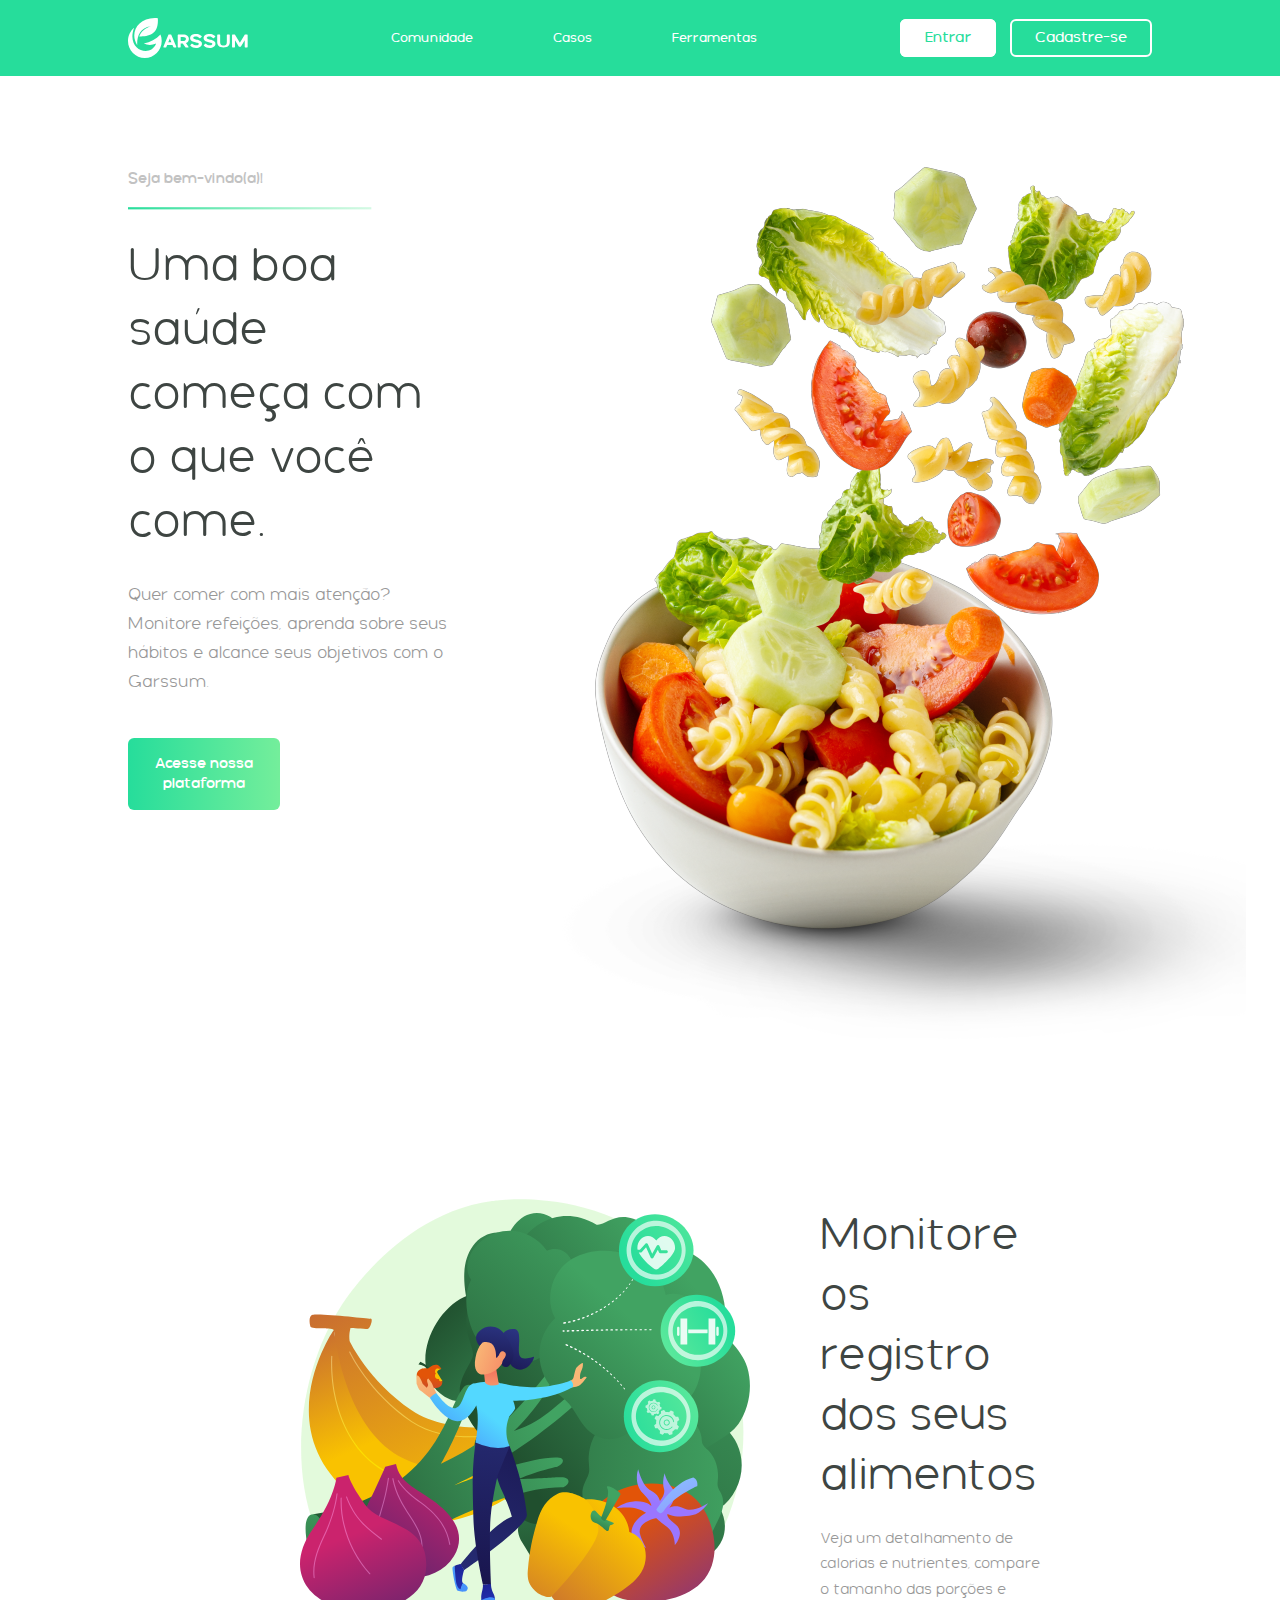
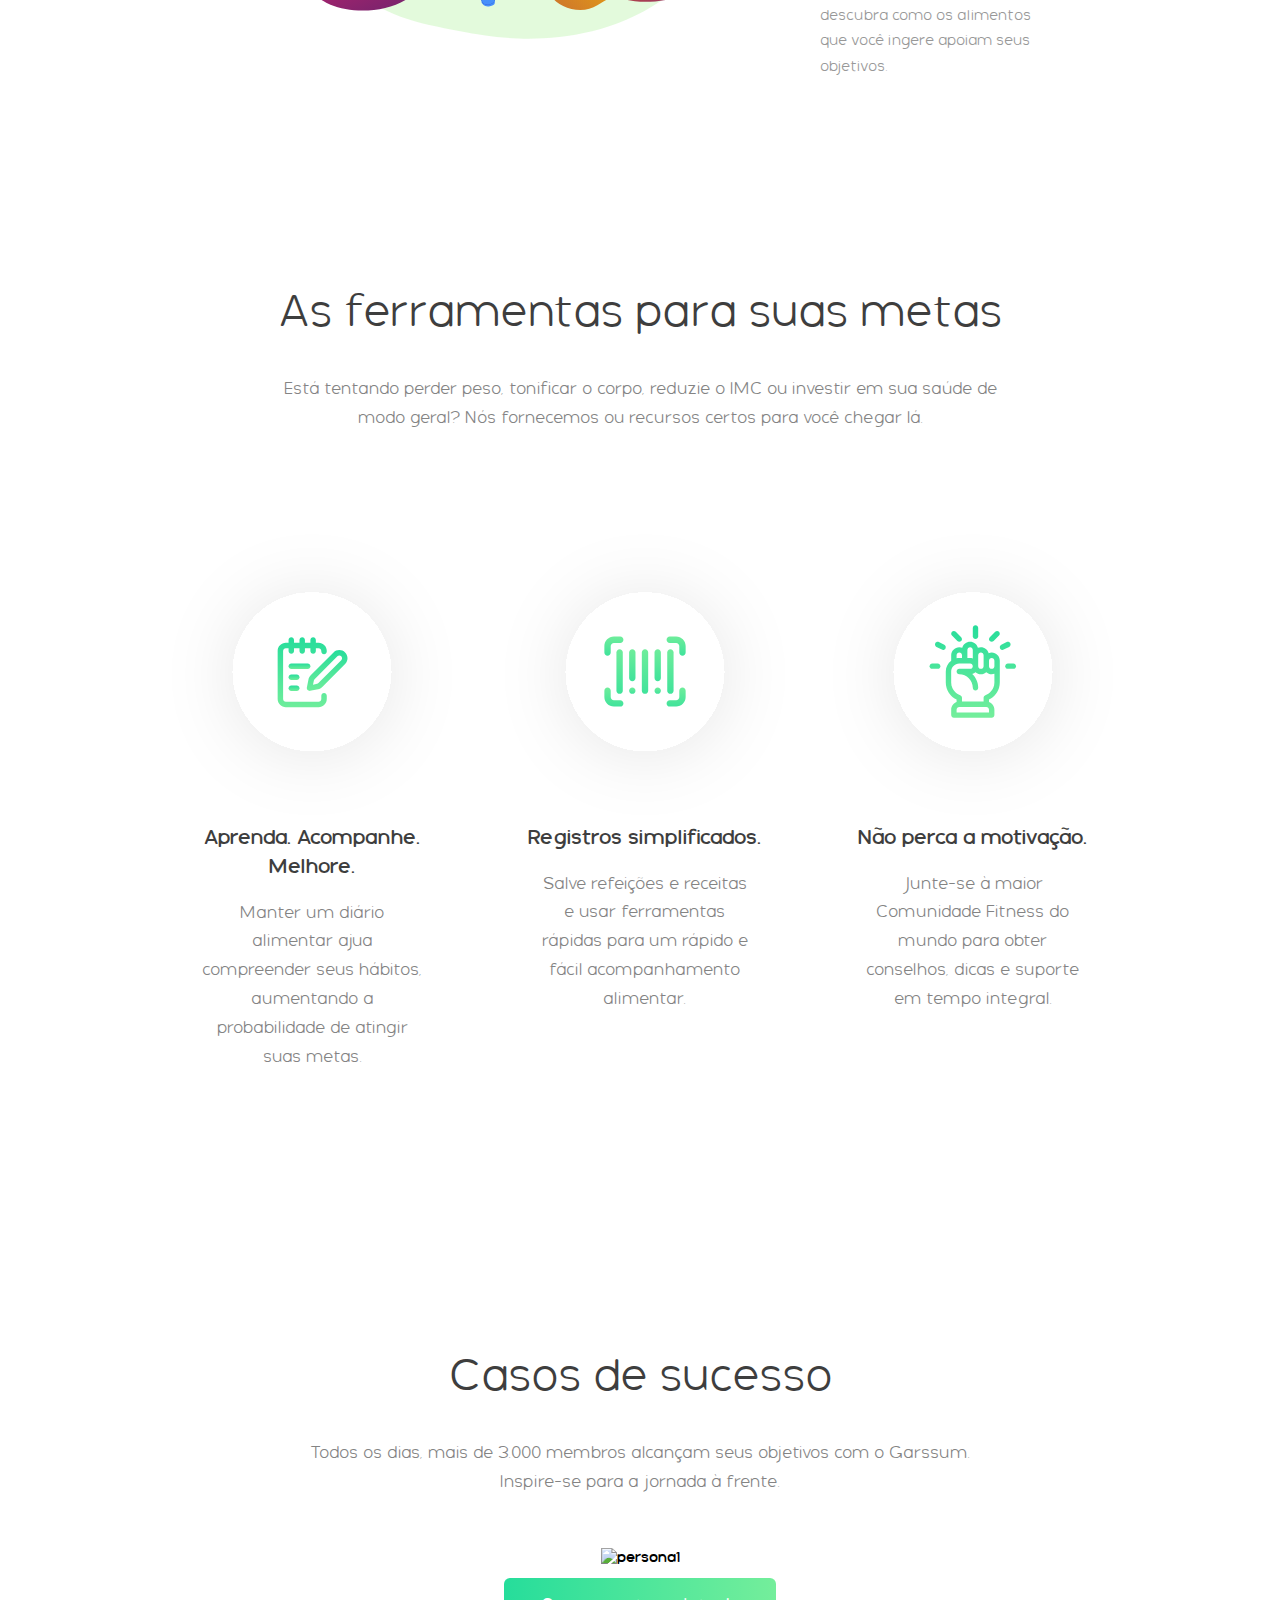
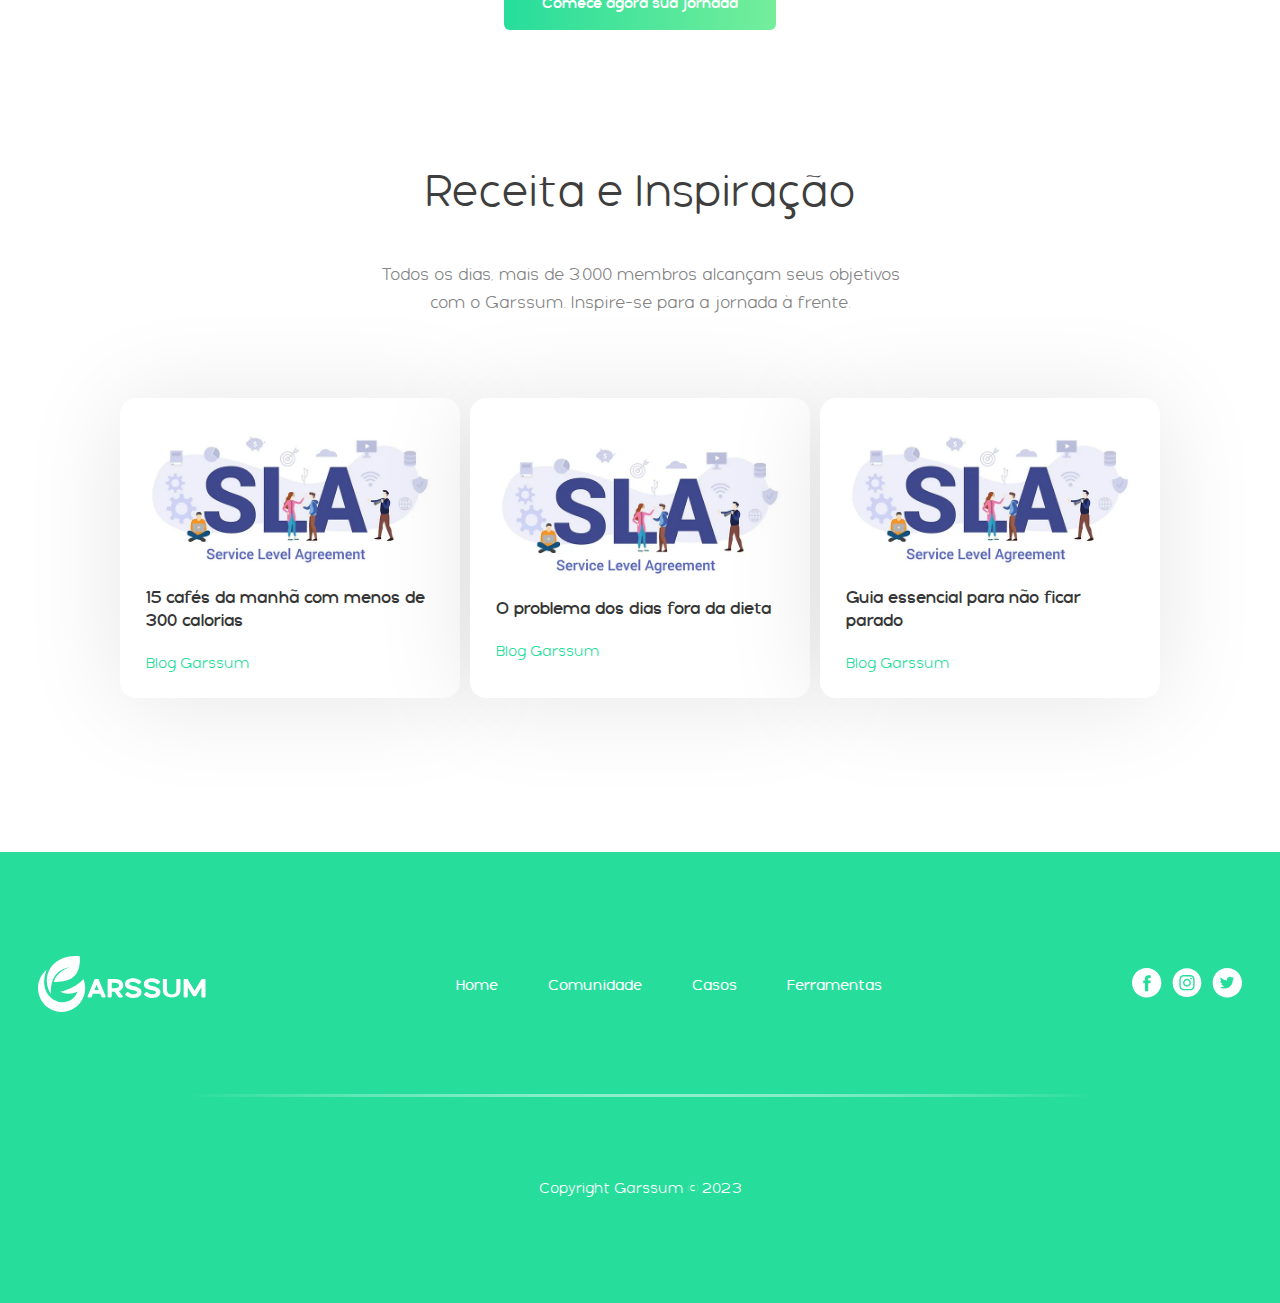
==== Index.html @ 4acff05e "tjeth" ====
<html>
<head>
<meta charset="utf-8">
    <meta http-equiv="X-UA-Compatible" content="IE=edge">
    <title>Página Inicial</title>
    <meta name="viewport" content="width=device-width, initial-scale=1.0">
    <link rel="stylesheet" href="styles.css">
</head>
<body>

    <!--Navigation Bar-->
    <header>
        <a class="logo" href="/"><img src="images/logo.svg" alt="logo"></a>
        <nav>
            <ul class="nav__links">
                <li><a href="#">Comunidade</a></li>
                <li><a href="#">Casos</a></li>
                <li><a href="#">Ferramentas</a></li>
            </ul>
        </nav>
        <div class="logcad">
            <a class="cta1" href="#">Entrar</a>
            <a class="cta2" href="#">Cadastre-se</a>
        </div>
    </header>

    <!--Container 1-->
    <div class="container1">
        <div class="leftcont">
            <div class="sla">
                <div class="item1">Seja bem-vindo(a)!</div>
                <a class="line"><img src="images/line.svg" alt="line"></a> 
            </div>
            <div class="item2">Uma boa saúde começa com o que você come.</div>
            <div class="item3">Quer comer com mais atenção? Monitore refeições, aprenda sobre seus hábitos e alcance seus objetivos com o Garssum.</div>
            <a class="cta3" href="#">Acesse nossa plataforma</a>
        </div>
        <img class="salad"><img src="images/salad.png" alt="salad"></img> <!--Formatar essa imagem pro tamanho certo-->
    </div>

    <!--Container 2-->
    <div class="container2">
            <img class="alimentos"><img src="images/alimentos.svg" alt="alimentos"></img>
            <div class="textabout">
                <p class="toptext">
                    Monitore os registro dos seus alimentos
                </p>
                <p class="bottomtext">
                    Veja um detalhamento de calorias e nutrientes, compare o tamanho das porções e descubra como os alimentos que você ingere apoiam seus objetivos.
                </p>
            </div>
    </div>

    <!--Container 3-->
    <div class="container3">

        <div class="tools">
            <p class="title1">As ferramentas para suas metas</p>
            <p class="intro1">Está tentando perder peso, tonificar o corpo, reduzie o IMC ou investir em sua saúde de modo geral? Nós fornecemos ou recursos certos para você chegar lá.</p>

        <div class="toolsdetail">
            <div class="tool1">
                <img src="images/Icon.svg" alt="logo2">
                <p class="title2">Aprenda. Acompanhe. Melhore.</p>
                <p class="intro1">Manter um diário alimentar ajua compreender seus hábitos, aumentando a probabilidade de atingir suas metas.</p>
            </div>

            <div class="tool1">
                <img src="images/Icon (1).svg" alt="logo2">
                <p class="title2">Registros simplificados.</p>
                <p class="intro1">Salve refeições e receitas e usar ferramentas rápidas para um rápido e fácil acompanhamento alimentar.</p>
            </div>

            <div class="tool1">
                <img src="images/Icon (2).svg" alt="logo2">
                <p class="title2">Não perca a motivação.</p>
                <p class="intro1">Junte-se à maior Comunidade Fitness do mundo para obter conselhos, dicas e suporte em tempo integral.</p>
            </div>
        </div>

        </div>
    </div>
    <!--<section class="container">
        <div class="slider-wrapper">
            <div class="slider">
                <img id="slide-1" src="images/Group 1.svg" alt="as" />
                <img id="slide-2" src="images/Group 1.svg" alt="asd" />
                <img id="slide-3" src="images/Group 1.svg" alt="ass" />
            </div>
            <div class="slider-nav">
                <a href="#slide-1"></a>
                <a href="#slide-2"></a>
                <a href="#slide-3"></a>
            </div>
        </div>
    </section>-->

    <!--Container 4-->
    <div class="container4">

        <div class="tools">
            <p class="title1">Casos de sucesso</p>
            <p class="intro1">Todos os dias, mais de 3.000 membros alcançam seus objetivos com o Garssum. Inspire-se para a jornada à frente.</p>
        </div>
        <!--
        <div class="cube">
            <img src="images/persona.png" alt="persona">
            <div class="caseinfo">
                <p class="title3">Ela estava ansiosa para mudar.</p>
                <p class="intro2">Agora quando vejo meus amigos que estão começando a correr e se sentido frustados, digo a eles que se mantenham firmes, pois cedo ou tarde, o corpo começa a responder.</p>
            </div>
        </div><br><br>
    -->
        <img src="images/Group 1.svg" alt="persona1">
        <a class="cta4" href="#">Comece agora sua jornada</a>
    </div><br><br><br> 


    <!--Container 5-->
    <div class="container5">
        <div class="description">
            <p class="title1">Receita e Inspiração</p><br>
            <p class="intro1">Todos os dias, mais de 3.000 membros alcançam seus objetivos com o Garssum. Inspire-se para a jornada à frente.</p>
        </div>
        <div class="communities">
            <div class="com1">
                <img src="images/saega.webp" alt="slas">
                <p class="comtext">15 cafés da manhã com menos de 300 calorias</p><br>
                <p class="poster">Blog Garssum</p>
            </div>
            <div class="com1">
                <img src="images/saega.webp" alt="sla1">
                <p class="comtext">O problema dos dias fora da dieta</p><br>
                <p class="poster">Blog Garssum</p>
            </div>
            <div class="com1">
                <img src="images/saega.webp" alt="sla2">
                <p class="comtext">Guia essencial para não ficar parado</p><br>
                <p class="poster">Blog Garssum</p>
            </div>
        </div>
    </div>


    <!--FOOTER-->
    <footer class="footer1">

        <div class="footertopdiv">
            <img src="images/logo2.svg" alt="logo2">
            <div class="footertext">
                <a href="/">Home</a>
                <a href="/">Comunidade</a>
                <a href="/">Casos</a>
                <a href="/">Ferramentas</a>
            </div>
            <div class="socials">
                <a class="face" href="/"><img src="images/facebook.svg" alt="face"></a>
                <a class="insta" href="/"><img src="images/Instagram.svg" alt="insta"></a>
                <a class="twt" href="/"><img src="images/Twitter.svg" alt="twt"></a>
            </div>
        </div>
    <img src="images/Line 01.svg" alt="sda">
        <div class="footerbottomdiv">
            <div class="top"></div>
                <p>Copyright Garssum © 2023</p>
        </div>

    </footer>
</body>
</html>
---- styles.css ----
@font-face {
  font-family: "GalakRound";
  src: url('GalakRound/GalakRound-Light.ttf') format("truetype");
  font-style: normal;    
  font-weight: 300;
}

@font-face {
  font-family: "GalakRound";
  src: url('GalakRound/GalakRound-Medium.ttf') format("truetype");
  font-style: normal;    
  font-weight: 500;
}

@font-face {
  font-family: "GalakRound";
  src: url('GalakRound/GalakRound-GalakProThin.ttf') format("truetype");
  font-style: normal;    
  font-weight: 200;
}

@font-face {
  font-family: "GalakRound";
  src: url('GalakRound/GalakRound-GalakProRegular.ttf') format("truetype");
  font-style: normal;    
  font-weight: 400;
}

body {
  font-family: "GalakRound";
  text-decoration: none;
}

* {
  text-decoration: none;
  box-sizing: border-box;
  margin: 0;
  padding: 0;
}

.logcad {
  display: flex;
  justify-content: space-between;
  column-gap: 14px;
}

header {
  font-family: "GalakRound";
  display: flex;
  justify-content: space-between;
  align-items: center;
  font-weight: 300;
  padding: 18px 10%;
  background-color: #26DD9B;
}

.container1 {
    display: flex;
    justify-content: space-between;
    column-gap: 50px;
    padding: 14px 10%;
    margin-top: 6%
}

.leftcont {
  display: flex;
  flex-direction: column;
  row-gap: 3%;
}



.nav__links a,
.cta,
.overlay__content a {
    font-size: 14;
    font-weight: 300;
    color: #ffffff;
    text-decoration: none;
}

.nav__links {
  list-style: none;
  display: flex;
  column-gap: 40px;
}

.nav__links li {
  padding: 0px 20px;
}

.nav__links li a {
  position: relative;
}

.sla {
    display: flex;
    flex-direction: column;
    row-gap: 15px;
}

.item1 {
  color: #C2C2C2;
  font-size: 16px;
  font-style: normal;
  font-weight: 400;
  line-height: 160%;
}

.item2 {
  color: #3E4542;
  font-size: 50px;
  font-style: normal;
  font-weight: 100;
  line-height: normal;
}

.item3 {
  color: #989898;
  font-size: 18px;
  font-style: normal;
  font-weight: 100;
  line-height: 160%;
}

.cta1 {
  color:#26DD9B;
  padding: 9px 25px;
  background-color: rgb(255, 255, 255);
  outline: 2px solid white;
  outline-offset: -2px;
  border-radius: 6px;
  box-shadow: inset 0 0 0 0 #26DD9B;
  transition: color .2s ease-in-out, box-shadow .2s ease-in-out;
}
.cta2 {
  padding: 9px 25px;
  outline: 2px solid white;
  outline-offset: -2px;
  border-radius: 6px;
  box-shadow: inset 0 0 0 0 #26DD9B;
  color: #ffffff;
  transition: color .3s ease-in-out, box-shadow .3s ease-in-out;
  }

.cta3 {
  color:#ffffff;
  text-align: center;
  margin-right: 180px;
  margin-top: 14px;
  padding: 12px;
  padding-top: 16px;
  padding-bottom: 16px;
  background: linear-gradient(90deg, #26DD9B 0%, #74EE9B 100%);
  border-radius: 6px;
  box-shadow: inset 0 0 0 0 #26DD9B;
  transition: color .3s ease-in-out, box-shadow .3s ease-in-out;
}

.cta2:hover {
  box-shadow: inset 160px 0 0 0 #ffffff;
  color: #26DD9B;
}

.cta1:hover {
  box-shadow: inset 120px 0 0 0 #26DD9B;
  color: #ffffff;
}

.cta3:hover {
  box-shadow: inset 260px 0 0 0 #74EE9B;
  color: #ffffff;
}

.cta4:hover {
  box-shadow: inset 300px 0 0 0 #74EE9B;
  color: #ffffff;
}

.nav__links li a::before {
  content: '';
  position: absolute;
  width: 100%;
  height: 2px;
  border-radius: 4px;
  background-color: #ffffff;
  bottom: -4;
  left: 0;
  transform-origin: right;
  transform: scaleX(0);
  transition: transform .3s ease-in-out;
}

.nav__links li a:hover::before {
transform-origin: left;
transform: scaleX(1);
}

.container2 {
  padding: 28px 18%;
  margin-top: 6%;
  display: flex;
  justify-content: center;
  column-gap: 70px;
}

.textabout{
  display: flex;
  flex-direction: column;
  row-gap: 20px;
  margin-top: 6%;
}

.toptext {
    color: #3E4542;
    font-size: 48px;
    font-style: normal;
    font-weight: 200;
}

.bottomtext {
    color: #989898;
    font-size: 16px;
    font-style: normal;
    font-weight: 200;
    line-height: 160%
}

.container3 {
  align-items: center;
  justify-content: center;
  display: flex;
  flex-direction: column;
}

.tools {
  padding: 22px 10%;
  margin-top: 12%;
  display: flex;
  row-gap: 14px;
  flex-direction: column;
  justify-content: center;
}

.title1 {
  color: #3E3E3E;
  text-align: center;
  font-size: 48px;
  font-weight: 200;
}

.title2 {
  color: #3E3E3E;
  text-align: center;
  font-size: 22px;
  font-weight: 400;
}

.intro2 {
  color: #747474;
  font-size: 14px;
  font-weight: 300;
}

.title3 {
  color: #3E3E3E;
  font-size: 18px;
  font-weight: 400;
}

.intro1 {
  color: #848484;
  text-align: center;
  padding: 18px 14%;
  font-size: 18px;
  font-weight: 200;
  line-height: 160%;
}

.toolsdetail {
  padding: 50px 2%;
  display: flex;
  column-gap: 10px;
  justify-content: space-around;
}

.tool1 {
  padding: 10px 1%;
  text-align: center;
  row-gap: 12px;
  justify-content: space-around;
}

.container1 img {
transition: 0.8s ease;
}

.container1 img:hover{
-webkit-transform: scale(1.1);
-ms-transform: scale(1.1);
transform: scale(1.1);
transition: 0.6s ease;
}

.container2 img {
transition: 0.8s ease;
}

.container2 img:hover{
-webkit-transform: scale(1.1);
-ms-transform: scale(1.1);
transform: scale(1.1);
transition: 0.6s ease;
}

.container3 img {
transition: 0.8s ease;
}

.container3 img:hover{
-webkit-transform: scale(1.1);
-ms-transform: scale(1.1);
transform: scale(1.1);
transition: 0.6s ease;
}

.container4 {
  align-items: center;
  row-gap: 10px;
  display: flex;
  flex-direction: column;
}


.cta4 {
  color:#ffffff;
  padding: 16px 3%;
  background: linear-gradient(90deg, #26DD9B 0%, #74EE9B 100%);
  border-radius: 6px;
  box-shadow: inset 0 0 0 0 #26DD9B;
  transition: color .3s ease-in-out, box-shadow .3s ease-in-out;
}

.cube {
  width: 60%;
  display: flex;
  column-gap: 10%;
  padding: 70;
  justify-content: center;
  border-radius: 20px;
  background: #FFF;
  box-shadow: 0px 4px 100px 0px rgba(0, 0, 0, 0.10);
}

.footer1 {
  display: flex;
  flex-direction: column;
  justify-content: space-between;
  align-items: center;
  padding: 22px 10%;
  background-color: #26DD9B;
  color: white;
}

.footertopdiv {
  display: flex;
  justify-content: space-between;
  column-gap: 250px;
  margin-bottom: 8%;
  margin-top: 8%;
}

.footerbottomdiv {
  align-items: center;
  row-gap: 10px;
  display: flex;
  margin-bottom: 8%;
  margin-top: 8%;
  font-weight: 200;
}

.footertext {
  display: flex;
  text-align: center;
  column-gap: 50px;
  margin-top: 20px;
}

.footertext a {
  font-weight: 300;
  color: white;
  list-style: none;
  position: relative;
}

.socials {
  display: flex;
  justify-content: center;
  column-gap: 10px;
  margin-top: 12px;
}

.description {
  padding: 10px 20%;
  margin-top: 5%;
  display: flex;
  flex-direction: column;
  justify-content: center;
}

.communities {
  align-items: center;
  display: flex;
  justify-content: center;
  column-gap: 10px;
  margin-top: 4%;
}

.com1 {
  width: 340px;
  height: 300;
  display: flex;
  flex-direction: column;
  overflow: hidden;
  text-overflow: ellipsis; 
  padding: 50px 2%;
  justify-content: center;
  background: #FFF;
  box-shadow: 0px 4px 100px 0px rgba(0, 0, 0, 0.10);
  margin-bottom: 12%;
  border-radius: 16px;
}

.poster {
  font-weight: 200;
  color: #26DD9B;
}

.comtext {
  color:#363636;
  font-size: 18px;
}

.footertext a:hover::before {
  transform-origin: left;
  transform: scaleX(1);
}

.footertext a::before {
  content: '';
  position: absolute;
  width: 100%;
  height: 4px;
  border-radius: 4px;
  background-color: #ffffff;
  bottom: 10;
  left: 0;
  transform-origin: right;
  transform: scaleX(0);
  transition: transform .3s ease-in-out;
}

.slider-wrapper {
	position: relative;
	max-width: 48rem;
	margin: 0 auto;
}

.slider {
	display: flex;
	aspect-ratio: 16 / 9;
	overflow-x: auto;
	scroll-snap-type: x mandatory;
	scroll-behavior: smooth;
	box-shadow: 0 1.5rem 3rem -0.75rem hsla(0, 0%, 0%, 0.25);
	border-radius: 0.5rem;
	-ms-overflow-style: none; /* Hide scrollbar IE and Edge */
	scrollbar-width: none; /* Hide scrollbar Firefox */
}

/* Hide scrollbar for Chrome, Safari and Opera */
.slider::-webkit-scrollbar {
	display: none;
}

.slider img {
	flex: 1 0 100%;
	scroll-snap-align: start;
	object-fit: cover;
}

.slider-nav {
	display: flex;
	column-gap: 1rem;
	position: absolute;
	bottom: 1.25rem;
	left: 50%;
	transform: translateX(-50%);
	z-index: 1;
}

.slider-nav a {
	width: 0.6rem;
	height: 0.6rem;
	border-radius: 50%;
	background-color: #1a1a1a;
	opacity: 0.75;
	transition: opacity ease 250ms;
}

.slider-nav a:hover {
	opacity: 1;
}



/*FORM1 HTML PAGE STYLES


/* Mobile Nav 
.menu {
  display: none;
}

.overlay {
  height: 100%;
  width: 0;
  position: fixed;
  z-index: 1;
  left: 0;
  top: 0;
  background-color: #24252a;
  overflow-x: hidden;
  transition: width 0.5s ease 0s;
}

.overlay--active {
  width: 100%;
}

.overlay__content {
  display: flex;
  height: 100%;
  flex-direction: column;
  align-items: center;
  justify-content: center;
}

.overlay a {
  padding: 15px;
  font-size: 36px;
  display: block;
  transition: color 0.3s ease 0s;
}

.overlay a:hover,
.overlay a:focus {
  color: #0088a9;
}

.overlay .close {
  position: absolute;
  top: 20px;
  right: 45px;
  font-size: 60px;
  color: #edf0f1;
}

@media screen and (max-height: 450px) {
  .overlay a {
    font-size: 20px;
  }
  .overlay .close {
    font-size: 40px;
    top: 15px;
    right: 35px;
  }
}

@media only screen and (max-width: 800px) {
  .nav__links,
  .cta {
    display: none;
  }
  .menu {
    display: initial;
  }
}*/
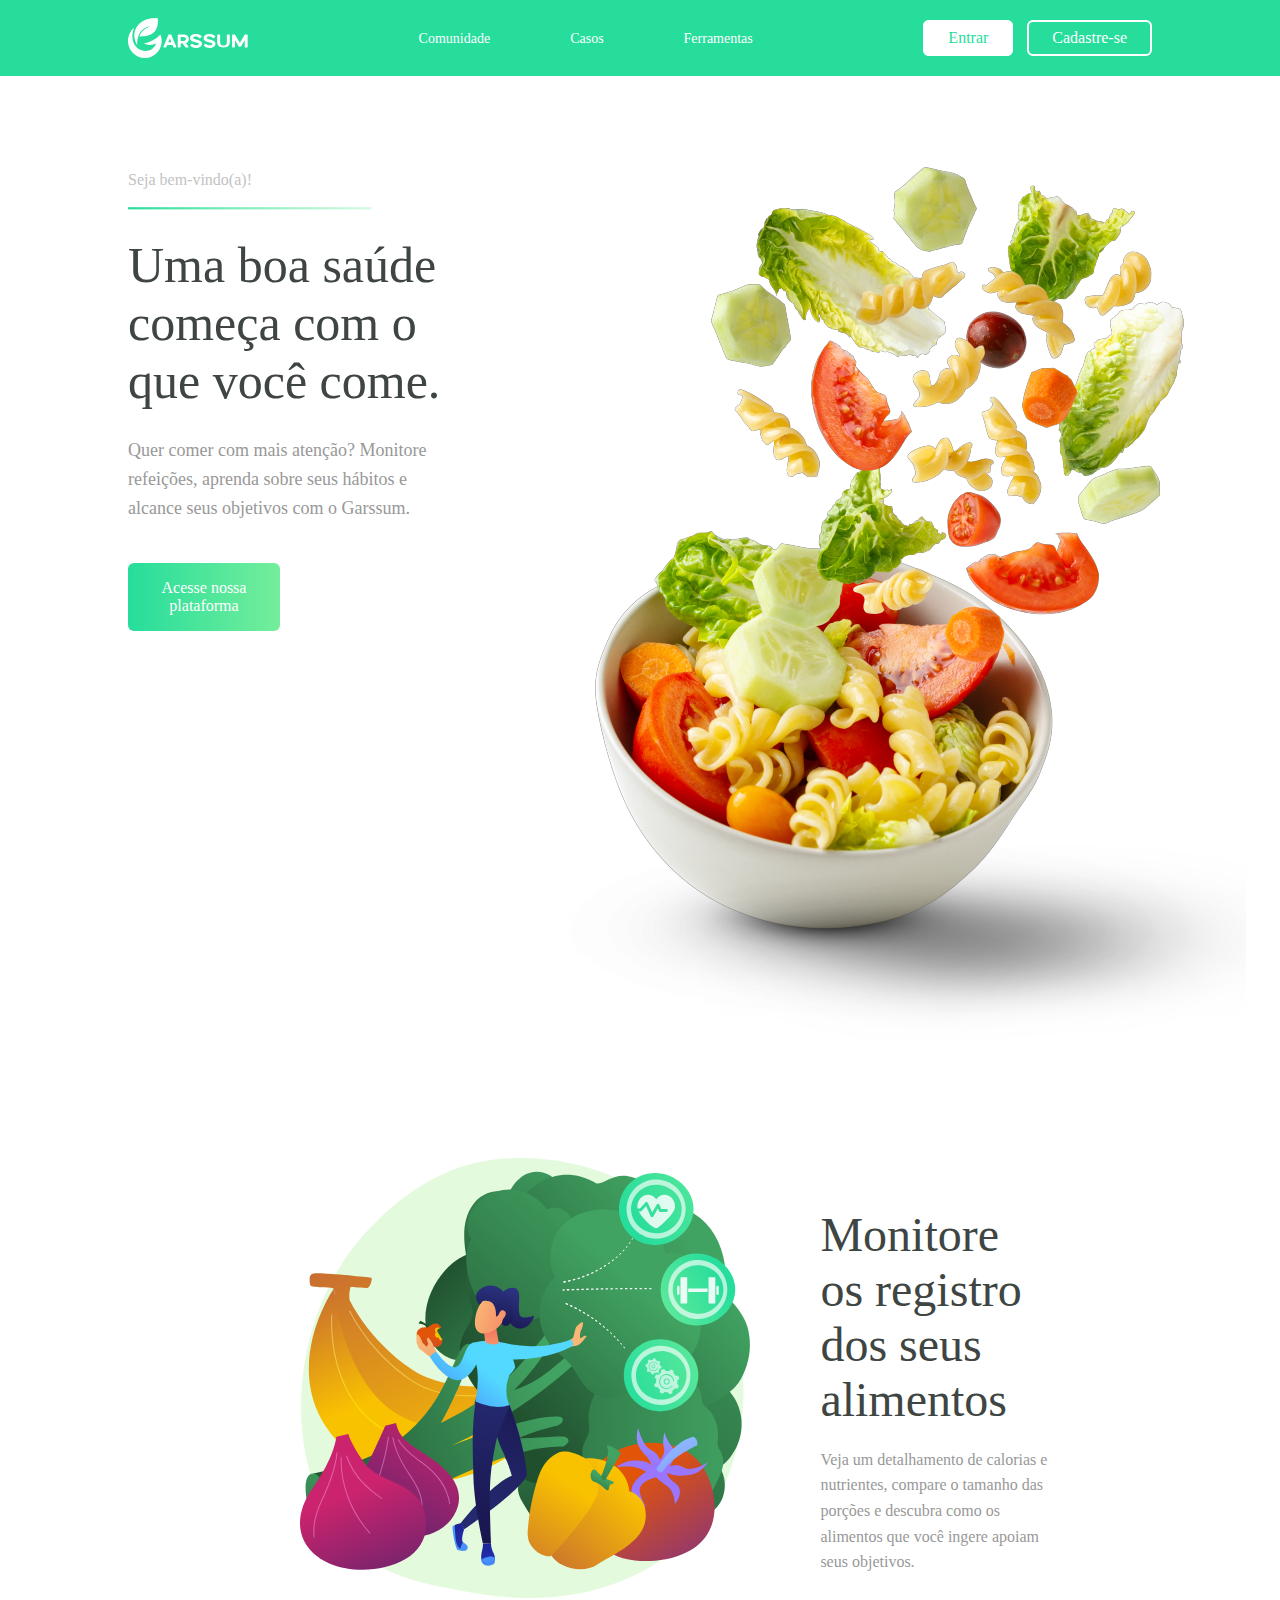
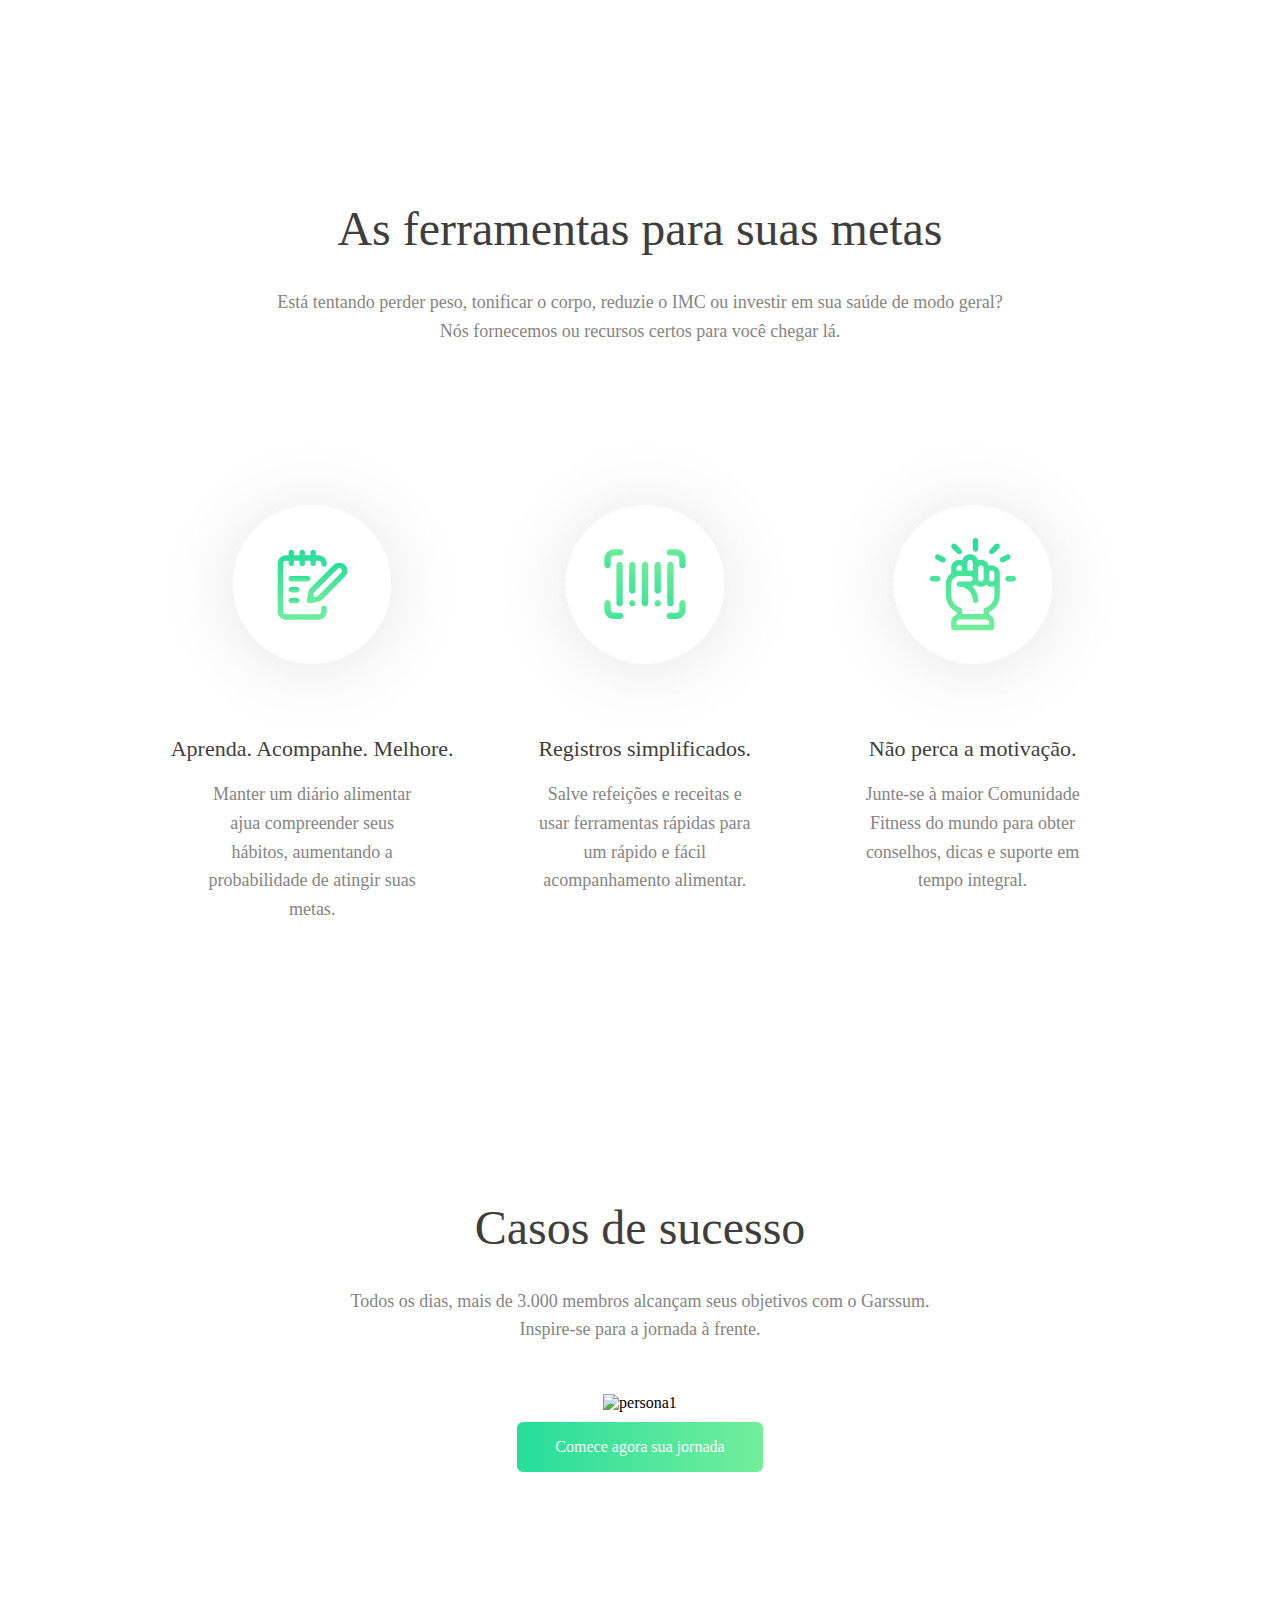
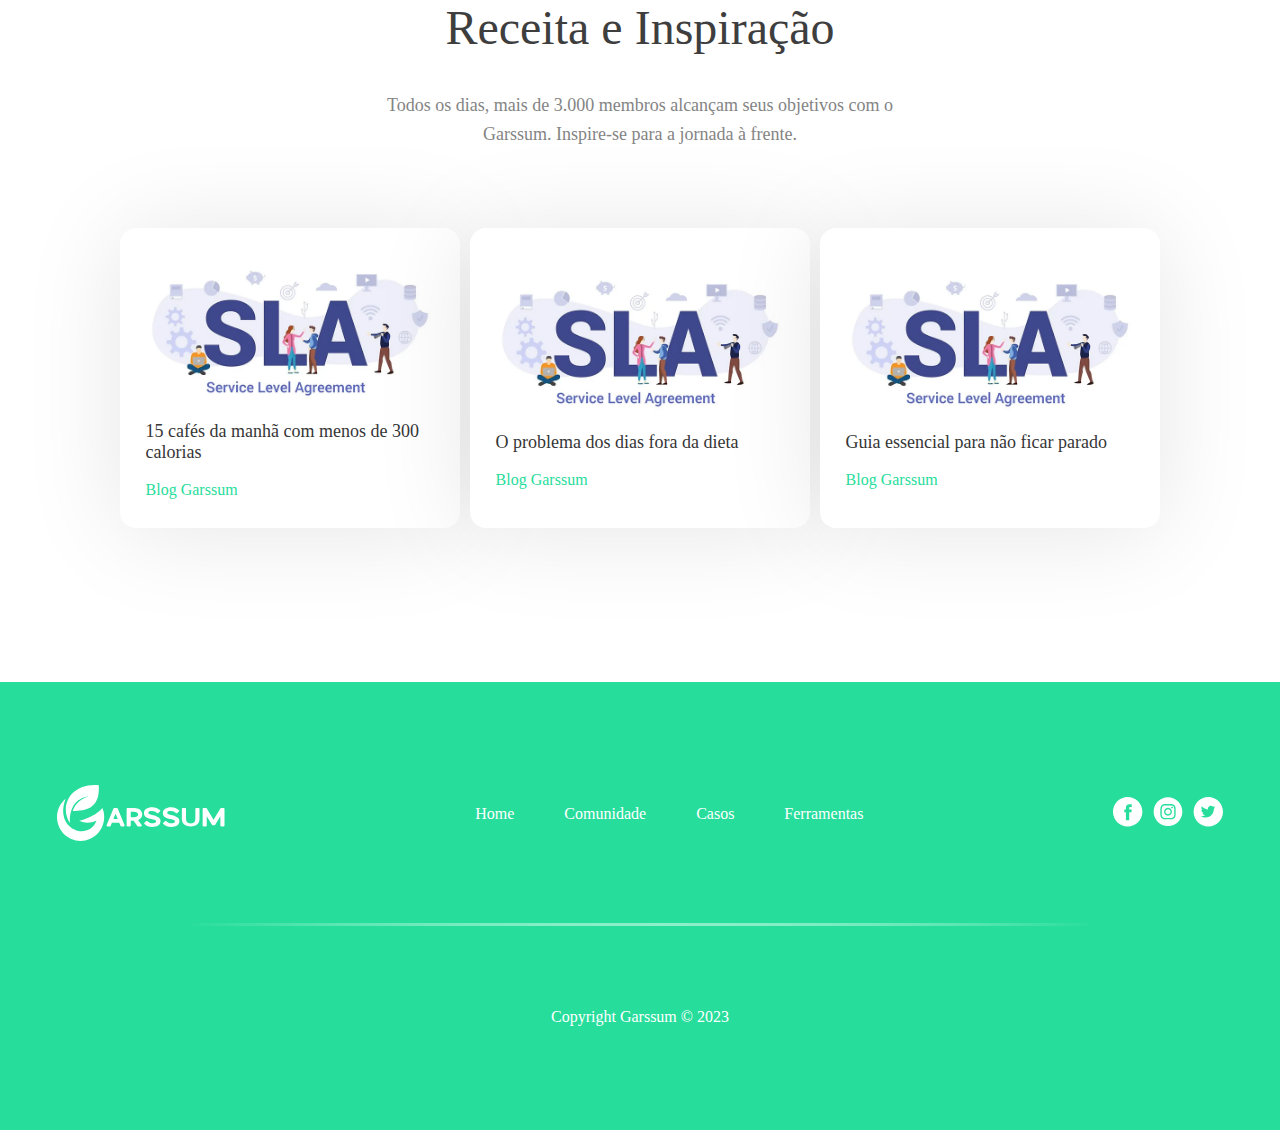
==== commit 58f516d1: "iofherhgoer" ====
--- a/Index.html
+++ b/Index.html
@@ -4,7 +4,7 @@
     <meta http-equiv="X-UA-Compatible" content="IE=edge">
     <title>Página Inicial</title>
     <meta name="viewport" content="width=device-width, initial-scale=1.0">
-    <link rel="stylesheet" href="styles.css">
+    <link rel="stylesheet" href="../CSS/styles.css">
 </head>
 <body>
 
--- a/CSS/styles.css
+++ b/CSS/styles.css
@@ -0,0 +1,586 @@
+@font-face {
+  font-family: "GalakRound";
+  src: url('GalakRound/GalakRound-Light.ttf') format("truetype");
+  font-style: normal;    
+  font-weight: 300;
+}
+
+@font-face {
+  font-family: "GalakRound";
+  src: url('GalakRound/GalakRound-Medium.ttf') format("truetype");
+  font-style: normal;    
+  font-weight: 500;
+}
+
+@font-face {
+  font-family: "GalakRound";
+  src: url('GalakRound/GalakRound-GalakProThin.ttf') format("truetype");
+  font-style: normal;    
+  font-weight: 200;
+}
+
+@font-face {
+  font-family: "GalakRound";
+  src: url('GalakRound/GalakRound-GalakProRegular.ttf') format("truetype");
+  font-style: normal;    
+  font-weight: 400;
+}
+
+body {
+  font-family: "GalakRound";
+  text-decoration: none;
+}
+
+* {
+  text-decoration: none;
+  box-sizing: border-box;
+  margin: 0;
+  padding: 0;
+}
+
+.logcad {
+  display: flex;
+  justify-content: space-between;
+  column-gap: 14px;
+}
+
+header {
+  font-family: "GalakRound";
+  display: flex;
+  justify-content: space-between;
+  align-items: center;
+  font-weight: 300;
+  padding: 18px 10%;
+  background-color: #26DD9B;
+}
+
+.container1 {
+    display: flex;
+    justify-content: space-between;
+    column-gap: 50px;
+    padding: 14px 10%;
+    margin-top: 6%
+}
+
+.leftcont {
+  display: flex;
+  flex-direction: column;
+  row-gap: 3%;
+}
+
+.nav__links a,
+.cta,
+.overlay__content a {
+    font-size: 14;
+    font-weight: 300;
+    color: #ffffff;
+    text-decoration: none;
+}
+
+.nav__links {
+  list-style: none;
+  display: flex;
+  column-gap: 40px;
+}
+
+.nav__links li {
+  padding: 0px 20px;
+}
+
+.nav__links li a {
+  position: relative;
+}
+
+.sla {
+    display: flex;
+    flex-direction: column;
+    row-gap: 15px;
+}
+
+.item1 {
+  color: #C2C2C2;
+  font-size: 16px;
+  font-style: normal;
+  font-weight: 400;
+  line-height: 160%;
+}
+
+.item2 {
+  color: #3E4542;
+  font-size: 50px;
+  font-style: normal;
+  font-weight: 100;
+  line-height: normal;
+}
+
+.item3 {
+  color: #989898;
+  font-size: 18px;
+  font-style: normal;
+  font-weight: 100;
+  line-height: 160%;
+}
+
+.cta1 {
+  color:#26DD9B;
+  padding: 9px 25px;
+  background-color: rgb(255, 255, 255);
+  outline: 2px solid white;
+  outline-offset: -2px;
+  border-radius: 6px;
+  box-shadow: inset 0 0 0 0 #26DD9B;
+  transition: color .2s ease-in-out, box-shadow .2s ease-in-out;
+}
+.cta2 {
+  padding: 9px 25px;
+  outline: 2px solid white;
+  outline-offset: -2px;
+  border-radius: 6px;
+  box-shadow: inset 0 0 0 0 #26DD9B;
+  color: #ffffff;
+  transition: color .3s ease-in-out, box-shadow .3s ease-in-out;
+  }
+
+.cta3 {
+  color:#ffffff;
+  text-align: center;
+  margin-right: 180px;
+  margin-top: 14px;
+  padding: 12px;
+  padding-top: 16px;
+  padding-bottom: 16px;
+  background: linear-gradient(90deg, #26DD9B 0%, #74EE9B 100%);
+  border-radius: 6px;
+  box-shadow: inset 0 0 0 0 #26DD9B;
+  transition: color .3s ease-in-out, box-shadow .3s ease-in-out;
+}
+
+.cta2:hover {
+  box-shadow: inset 160px 0 0 0 #ffffff;
+  color: #26DD9B;
+}
+
+.cta1:hover {
+  box-shadow: inset 120px 0 0 0 #26DD9B;
+  color: #ffffff;
+}
+
+.cta3:hover {
+  box-shadow: inset 260px 0 0 0 #74EE9B;
+  color: #ffffff;
+}
+
+.cta4:hover {
+  box-shadow: inset 300px 0 0 0 #74EE9B;
+  color: #ffffff;
+}
+
+.nav__links li a::before {
+  content: '';
+  position: absolute;
+  width: 100%;
+  height: 2px;
+  border-radius: 4px;
+  background-color: #ffffff;
+  bottom: -4;
+  left: 0;
+  transform-origin: right;
+  transform: scaleX(0);
+  transition: transform .3s ease-in-out;
+}
+
+.nav__links li a:hover::before {
+transform-origin: left;
+transform: scaleX(1);
+}
+
+.container2 {
+  padding: 28px 18%;
+  margin-top: 6%;
+  display: flex;
+  justify-content: center;
+  column-gap: 70px;
+}
+
+.textabout{
+  display: flex;
+  flex-direction: column;
+  row-gap: 20px;
+  margin-top: 6%;
+}
+
+.toptext {
+    color: #3E4542;
+    font-size: 48px;
+    font-style: normal;
+    font-weight: 200;
+}
+
+.bottomtext {
+    color: #989898;
+    font-size: 16px;
+    font-style: normal;
+    font-weight: 200;
+    line-height: 160%
+}
+
+.container3 {
+  align-items: center;
+  justify-content: center;
+  display: flex;
+  flex-direction: column;
+}
+
+.tools {
+  padding: 22px 10%;
+  margin-top: 12%;
+  display: flex;
+  row-gap: 14px;
+  flex-direction: column;
+  justify-content: center;
+}
+
+.title1 {
+  color: #3E3E3E;
+  text-align: center;
+  font-size: 48px;
+  font-weight: 200;
+}
+
+.title2 {
+  color: #3E3E3E;
+  text-align: center;
+  font-size: 22px;
+  font-weight: 400;
+}
+
+.intro2 {
+  color: #747474;
+  font-size: 14px;
+  font-weight: 300;
+}
+
+.title3 {
+  color: #3E3E3E;
+  font-size: 18px;
+  font-weight: 400;
+}
+
+.intro1 {
+  color: #848484;
+  text-align: center;
+  padding: 18px 14%;
+  font-size: 18px;
+  font-weight: 200;
+  line-height: 160%;
+}
+
+.toolsdetail {
+  padding: 50px 2%;
+  display: flex;
+  column-gap: 10px;
+  justify-content: space-around;
+}
+
+.tool1 {
+  padding: 10px 1%;
+  text-align: center;
+  row-gap: 12px;
+  justify-content: space-around;
+}
+
+.container1 img {
+transition: 0.8s ease;
+}
+
+.container1 img:hover{
+-webkit-transform: scale(1.1);
+-ms-transform: scale(1.1);
+transform: scale(1.1);
+transition: 0.6s ease;
+}
+
+.container2 img {
+transition: 0.8s ease;
+}
+
+.container2 img:hover{
+-webkit-transform: scale(1.1);
+-ms-transform: scale(1.1);
+transform: scale(1.1);
+transition: 0.6s ease;
+}
+
+.container3 img {
+transition: 0.8s ease;
+}
+
+.container3 img:hover{
+-webkit-transform: scale(1.1);
+-ms-transform: scale(1.1);
+transform: scale(1.1);
+transition: 0.6s ease;
+}
+
+.container4 {
+  align-items: center;
+  row-gap: 10px;
+  display: flex;
+  flex-direction: column;
+}
+
+
+.cta4 {
+  color:#ffffff;
+  padding: 16px 3%;
+  background: linear-gradient(90deg, #26DD9B 0%, #74EE9B 100%);
+  border-radius: 6px;
+  box-shadow: inset 0 0 0 0 #26DD9B;
+  transition: color .3s ease-in-out, box-shadow .3s ease-in-out;
+}
+
+.cube {
+  width: 60%;
+  display: flex;
+  column-gap: 10%;
+  padding: 70;
+  justify-content: center;
+  border-radius: 20px;
+  background: #FFF;
+  box-shadow: 0px 4px 100px 0px rgba(0, 0, 0, 0.10);
+}
+
+.footer1 {
+  display: flex;
+  flex-direction: column;
+  justify-content: space-between;
+  align-items: center;
+  padding: 22px 10%;
+  background-color: #26DD9B;
+  color: white;
+}
+
+.footertopdiv {
+  display: flex;
+  justify-content: space-between;
+  column-gap: 250px;
+  margin-bottom: 8%;
+  margin-top: 8%;
+}
+
+.footerbottomdiv {
+  align-items: center;
+  row-gap: 10px;
+  display: flex;
+  margin-bottom: 8%;
+  margin-top: 8%;
+  font-weight: 200;
+}
+
+.footertext {
+  display: flex;
+  text-align: center;
+  column-gap: 50px;
+  margin-top: 20px;
+}
+
+.footertext a {
+  font-weight: 300;
+  color: white;
+  list-style: none;
+  position: relative;
+}
+
+.socials {
+  display: flex;
+  justify-content: center;
+  column-gap: 10px;
+  margin-top: 12px;
+}
+
+.description {
+  padding: 10px 20%;
+  margin-top: 5%;
+  display: flex;
+  flex-direction: column;
+  justify-content: center;
+}
+
+.communities {
+  align-items: center;
+  display: flex;
+  justify-content: center;
+  column-gap: 10px;
+  margin-top: 4%;
+}
+
+.com1 {
+  width: 340px;
+  height: 300;
+  display: flex;
+  flex-direction: column;
+  overflow: hidden;
+  text-overflow: ellipsis; 
+  padding: 50px 2%;
+  justify-content: center;
+  background: #FFF;
+  box-shadow: 0px 4px 100px 0px rgba(0, 0, 0, 0.10);
+  margin-bottom: 12%;
+  border-radius: 16px;
+}
+
+.poster {
+  font-weight: 200;
+  color: #26DD9B;
+}
+
+.comtext {
+  color:#363636;
+  font-size: 18px;
+}
+
+.footertext a:hover::before {
+  transform-origin: left;
+  transform: scaleX(1);
+}
+
+.footertext a::before {
+  content: '';
+  position: absolute;
+  width: 100%;
+  height: 4px;
+  border-radius: 4px;
+  background-color: #ffffff;
+  bottom: 10;
+  left: 0;
+  transform-origin: right;
+  transform: scaleX(0);
+  transition: transform .3s ease-in-out;
+}
+
+.slider-wrapper {
+	position: relative;
+	max-width: 48rem;
+	margin: 0 auto;
+}
+
+.slider {
+	display: flex;
+	aspect-ratio: 16 / 9;
+	overflow-x: auto;
+	scroll-snap-type: x mandatory;
+	scroll-behavior: smooth;
+	box-shadow: 0 1.5rem 3rem -0.75rem hsla(0, 0%, 0%, 0.25);
+	border-radius: 0.5rem;
+	-ms-overflow-style: none; /* Hide scrollbar IE and Edge */
+	scrollbar-width: none; /* Hide scrollbar Firefox */
+}
+
+/* Hide scrollbar for Chrome, Safari and Opera */
+.slider::-webkit-scrollbar {
+	display: none;
+}
+
+.slider img {
+	flex: 1 0 100%;
+	scroll-snap-align: start;
+	object-fit: cover;
+}
+
+.slider-nav {
+	display: flex;
+	column-gap: 1rem;
+	position: absolute;
+	bottom: 1.25rem;
+	left: 50%;
+	transform: translateX(-50%);
+	z-index: 1;
+}
+
+.slider-nav a {
+	width: 0.6rem;
+	height: 0.6rem;
+	border-radius: 50%;
+	background-color: #1a1a1a;
+	opacity: 0.75;
+	transition: opacity ease 250ms;
+}
+
+.slider-nav a:hover {
+	opacity: 1;
+}
+
+
+
+/*FORM1 HTML PAGE STYLES
+
+
+/* Mobile Nav 
+.menu {
+  display: none;
+}
+
+.overlay {
+  height: 100%;
+  width: 0;
+  position: fixed;
+  z-index: 1;
+  left: 0;
+  top: 0;
+  background-color: #24252a;
+  overflow-x: hidden;
+  transition: width 0.5s ease 0s;
+}
+
+.overlay--active {
+  width: 100%;
+}
+
+.overlay__content {
+  display: flex;
+  height: 100%;
+  flex-direction: column;
+  align-items: center;
+  justify-content: center;
+}
+
+.overlay a {
+  padding: 15px;
+  font-size: 36px;
+  display: block;
+  transition: color 0.3s ease 0s;
+}
+
+.overlay a:hover,
+.overlay a:focus {
+  color: #0088a9;
+}
+
+.overlay .close {
+  position: absolute;
+  top: 20px;
+  right: 45px;
+  font-size: 60px;
+  color: #edf0f1;
+}
+
+@media screen and (max-height: 450px) {
+  .overlay a {
+    font-size: 20px;
+  }
+  .overlay .close {
+    font-size: 40px;
+    top: 15px;
+    right: 35px;
+  }
+}
+
+@media only screen and (max-width: 800px) {
+  .nav__links,
+  .cta {
+    display: none;
+  }
+  .menu {
+    display: initial;
+  }
+}*/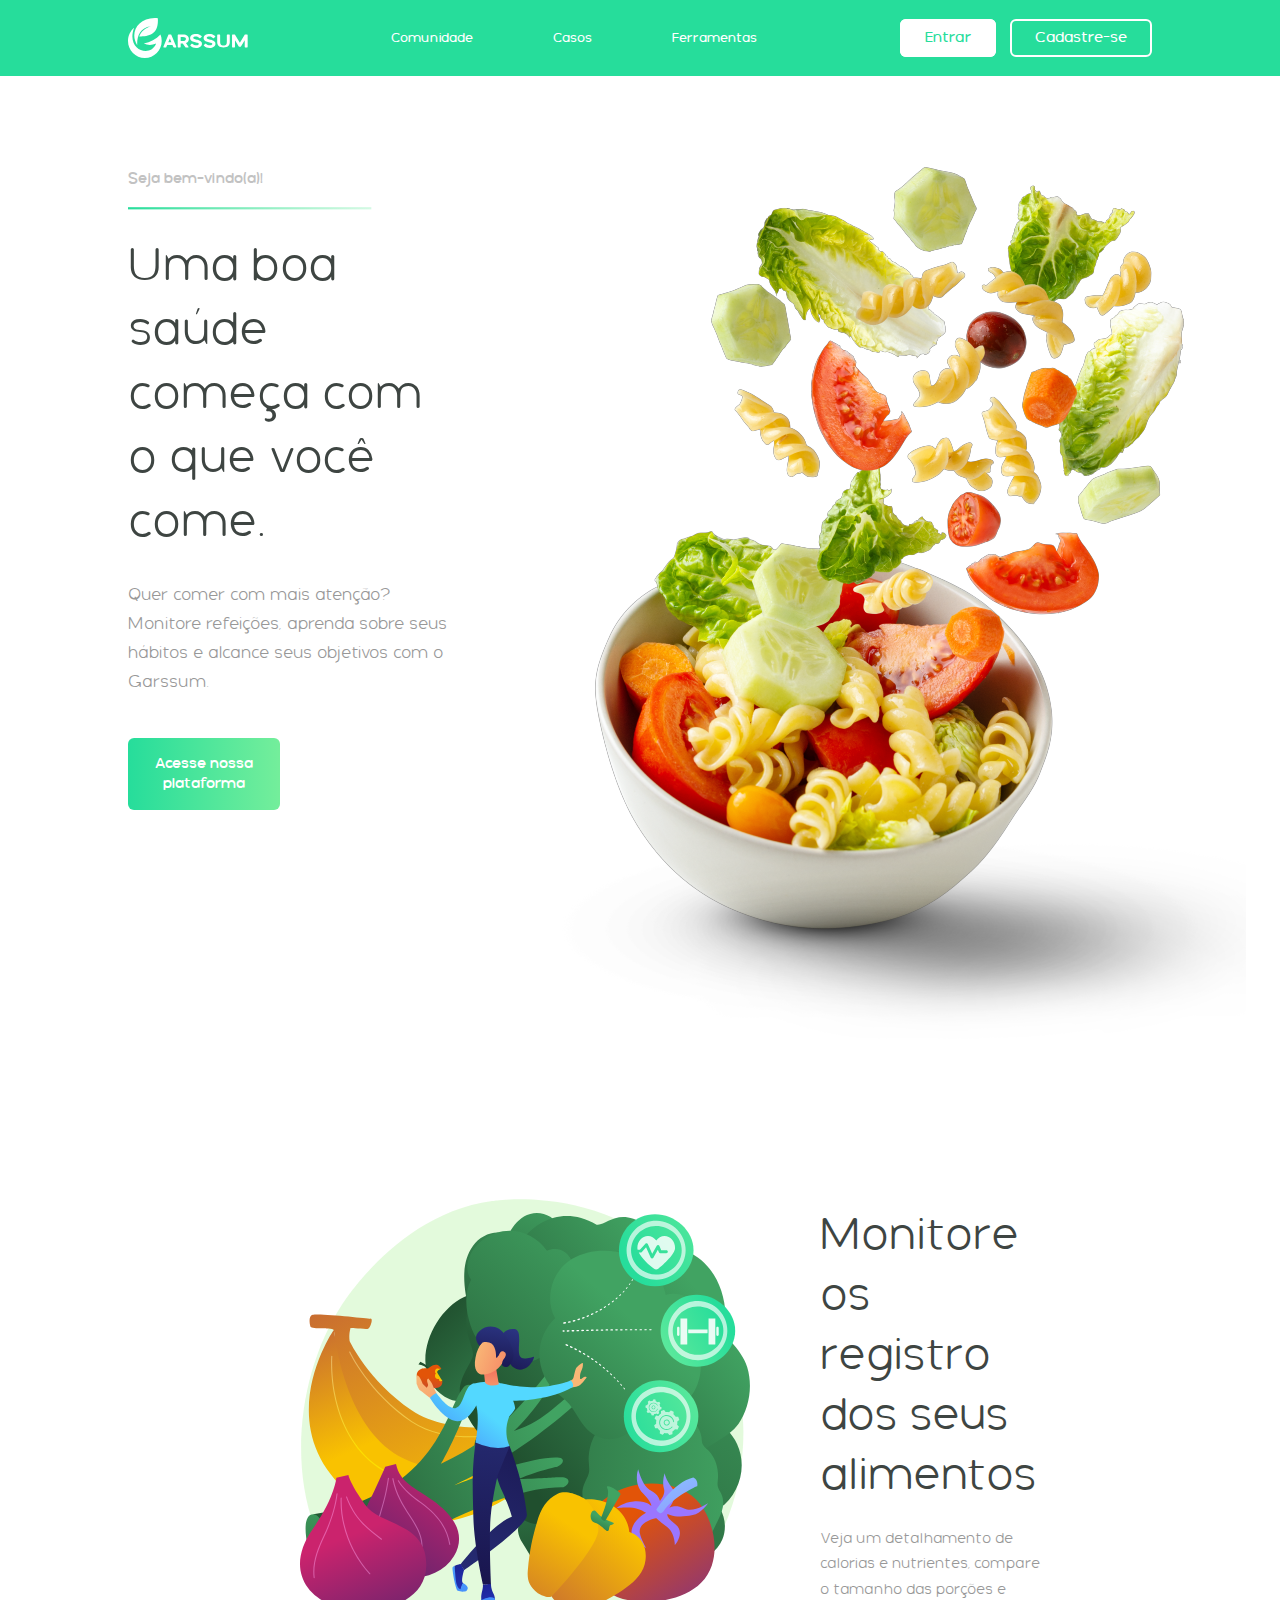
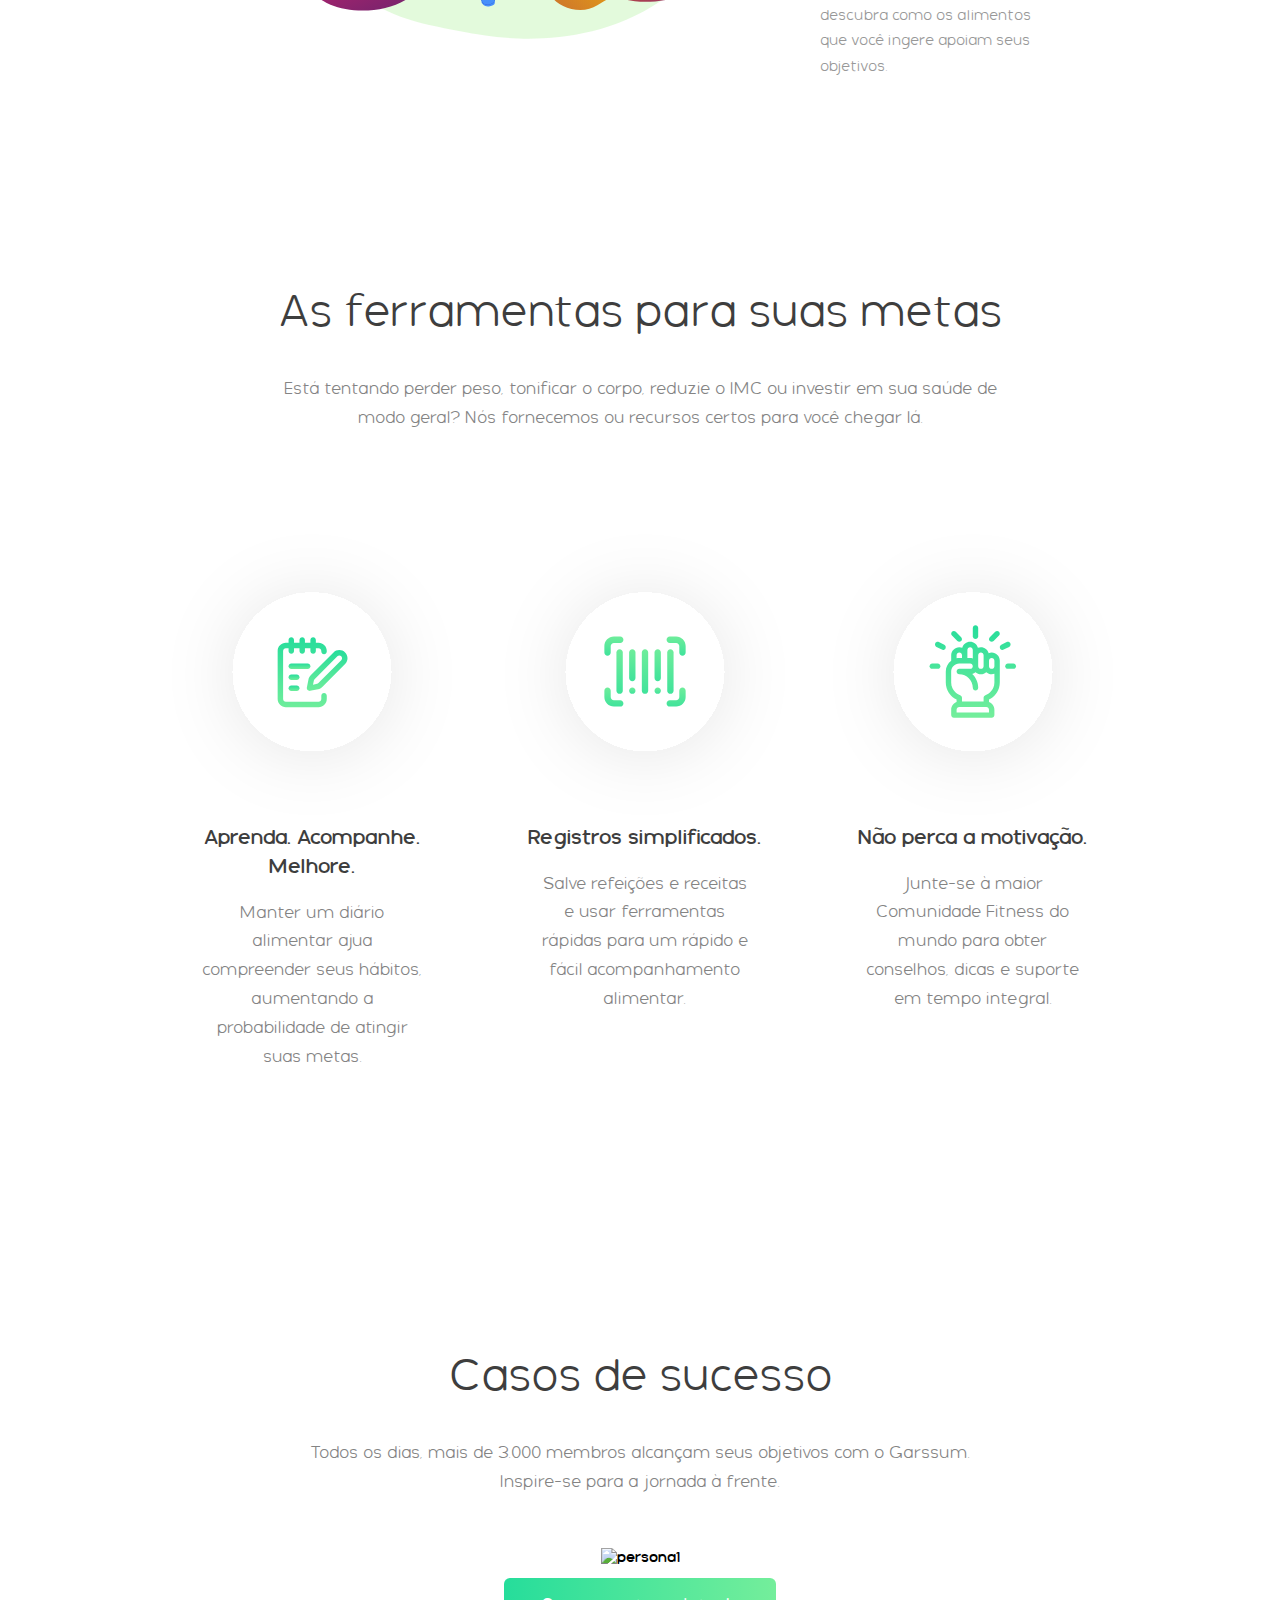
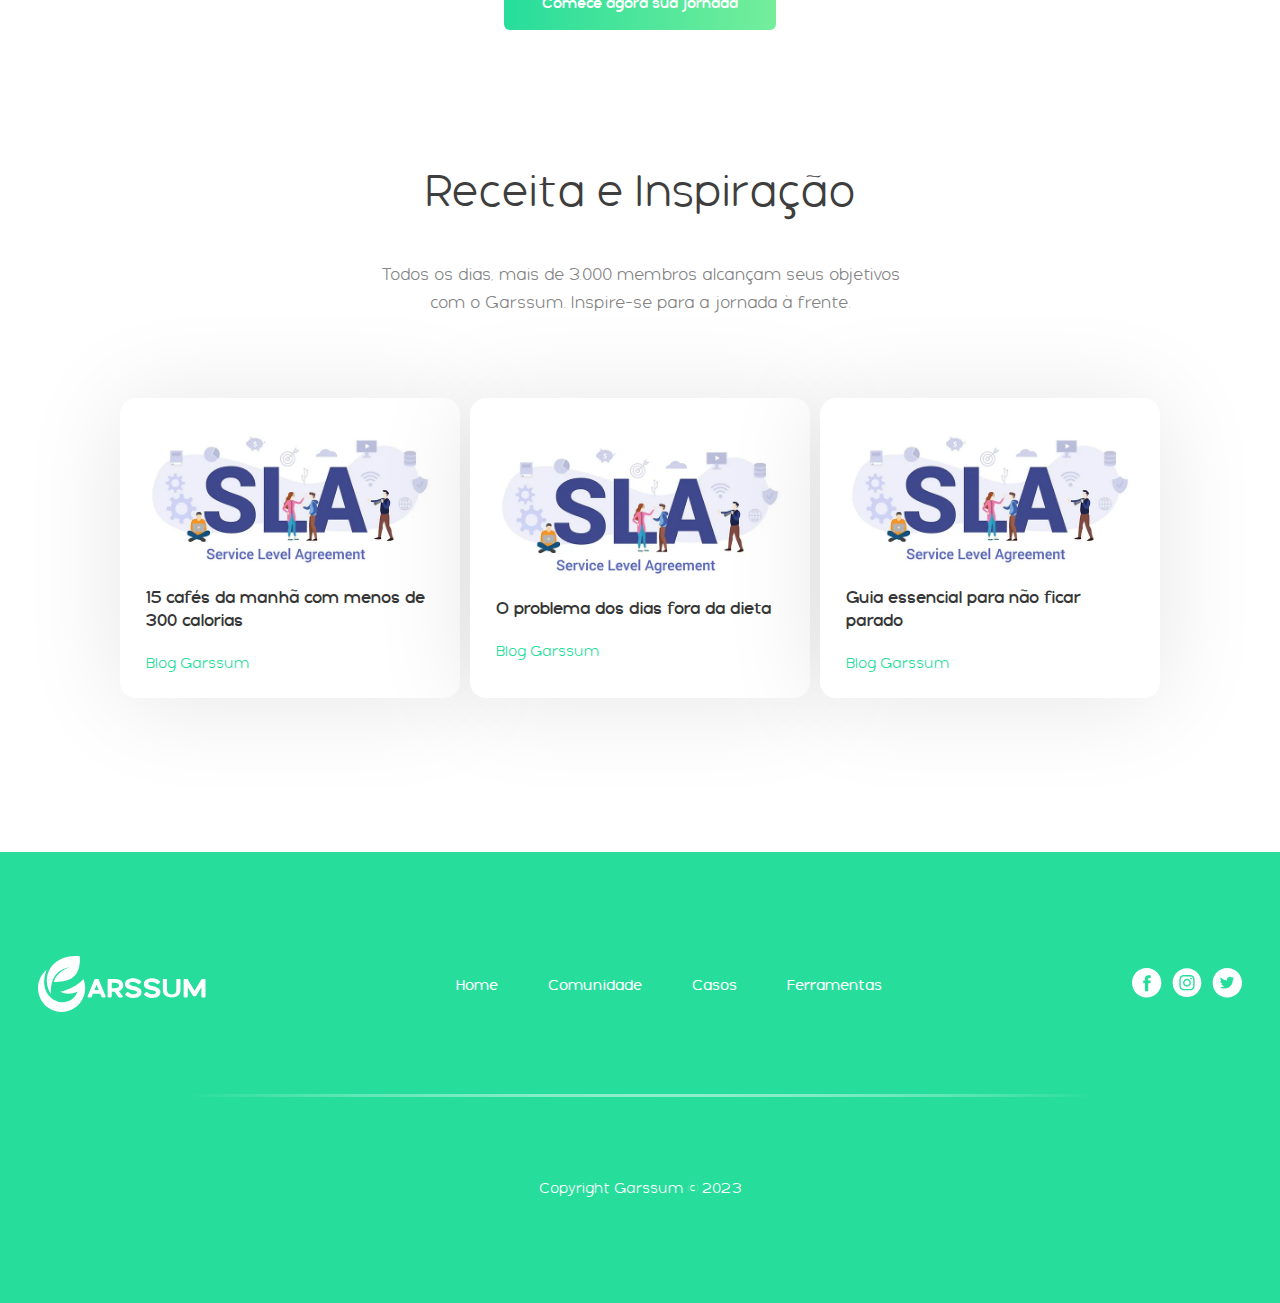
==== commit aaf8696a: "jn" ====
--- a/Index.html
+++ b/Index.html
@@ -10,7 +10,7 @@
 
     <!--Navigation Bar-->
     <header>
-        <a class="logo" href="/"><img src="images/logo.svg" alt="logo"></a>
+        <a class="logo" href="Index.html"><img src="images/logo.svg" alt="logo"></a>
         <nav>
             <ul class="nav__links">
                 <li><a href="#">Comunidade</a></li>
@@ -19,7 +19,7 @@
             </ul>
         </nav>
         <div class="logcad">
-            <a class="cta1" href="#">Entrar</a>
+            <a class="cta1" href="login.html">Entrar</a>
             <a class="cta2" href="#">Cadastre-se</a>
         </div>
     </header>
--- a/CSS/styles.css
+++ b/CSS/styles.css
@@ -1,27 +1,27 @@
 @font-face {
   font-family: "GalakRound";
-  src: url('GalakRound/GalakRound-Light.ttf') format("truetype");
+  src: url('../GalakRound/GalakRound-Light.ttf') format("truetype");
   font-style: normal;    
   font-weight: 300;
 }
 
 @font-face {
   font-family: "GalakRound";
-  src: url('GalakRound/GalakRound-Medium.ttf') format("truetype");
+  src: url('../GalakRound/GalakRound-Medium.ttf') format("truetype");
   font-style: normal;    
   font-weight: 500;
 }
 
 @font-face {
   font-family: "GalakRound";
-  src: url('GalakRound/GalakRound-GalakProThin.ttf') format("truetype");
+  src: url('../GalakRound/GalakRound-GalakProThin.ttf') format("truetype");
   font-style: normal;    
   font-weight: 200;
 }
 
 @font-face {
   font-family: "GalakRound";
-  src: url('GalakRound/GalakRound-GalakProRegular.ttf') format("truetype");
+  src: url('../GalakRound/GalakRound-GalakProRegular.ttf') format("truetype");
   font-style: normal;    
   font-weight: 400;
 }
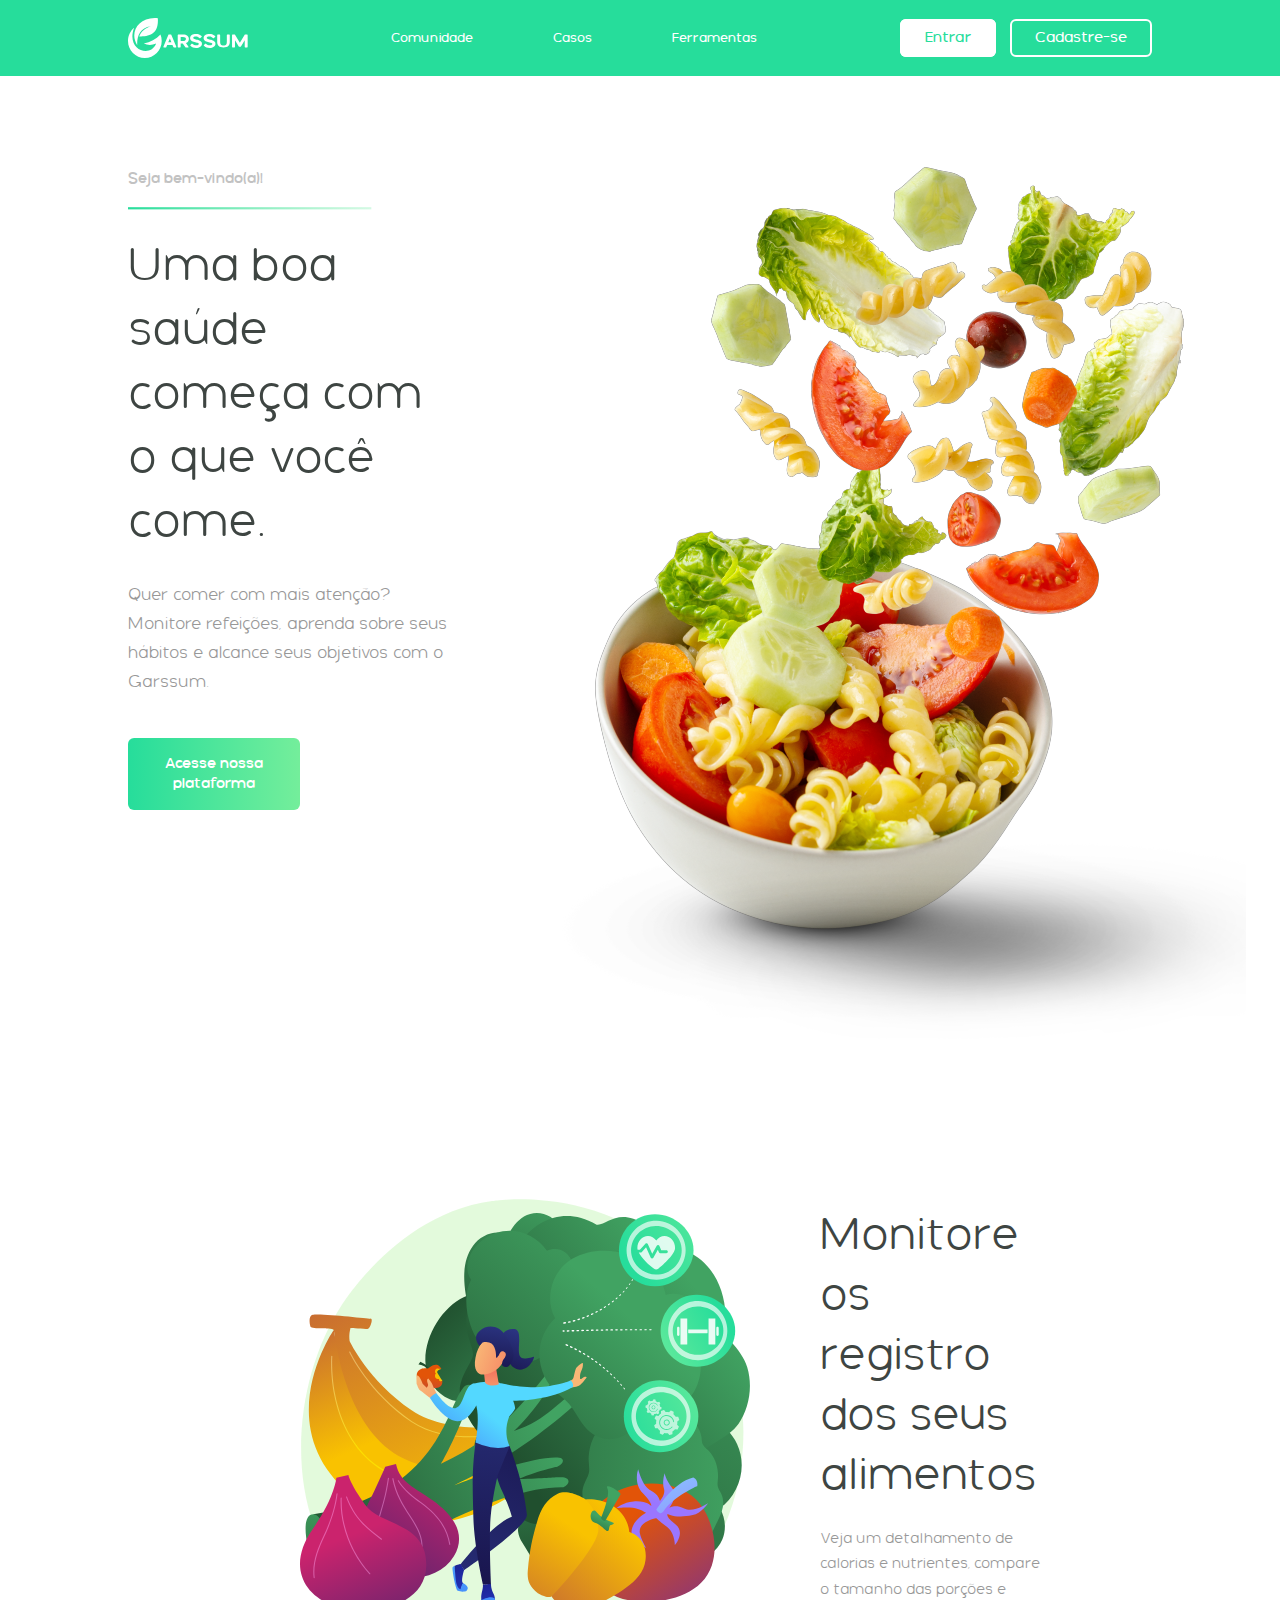
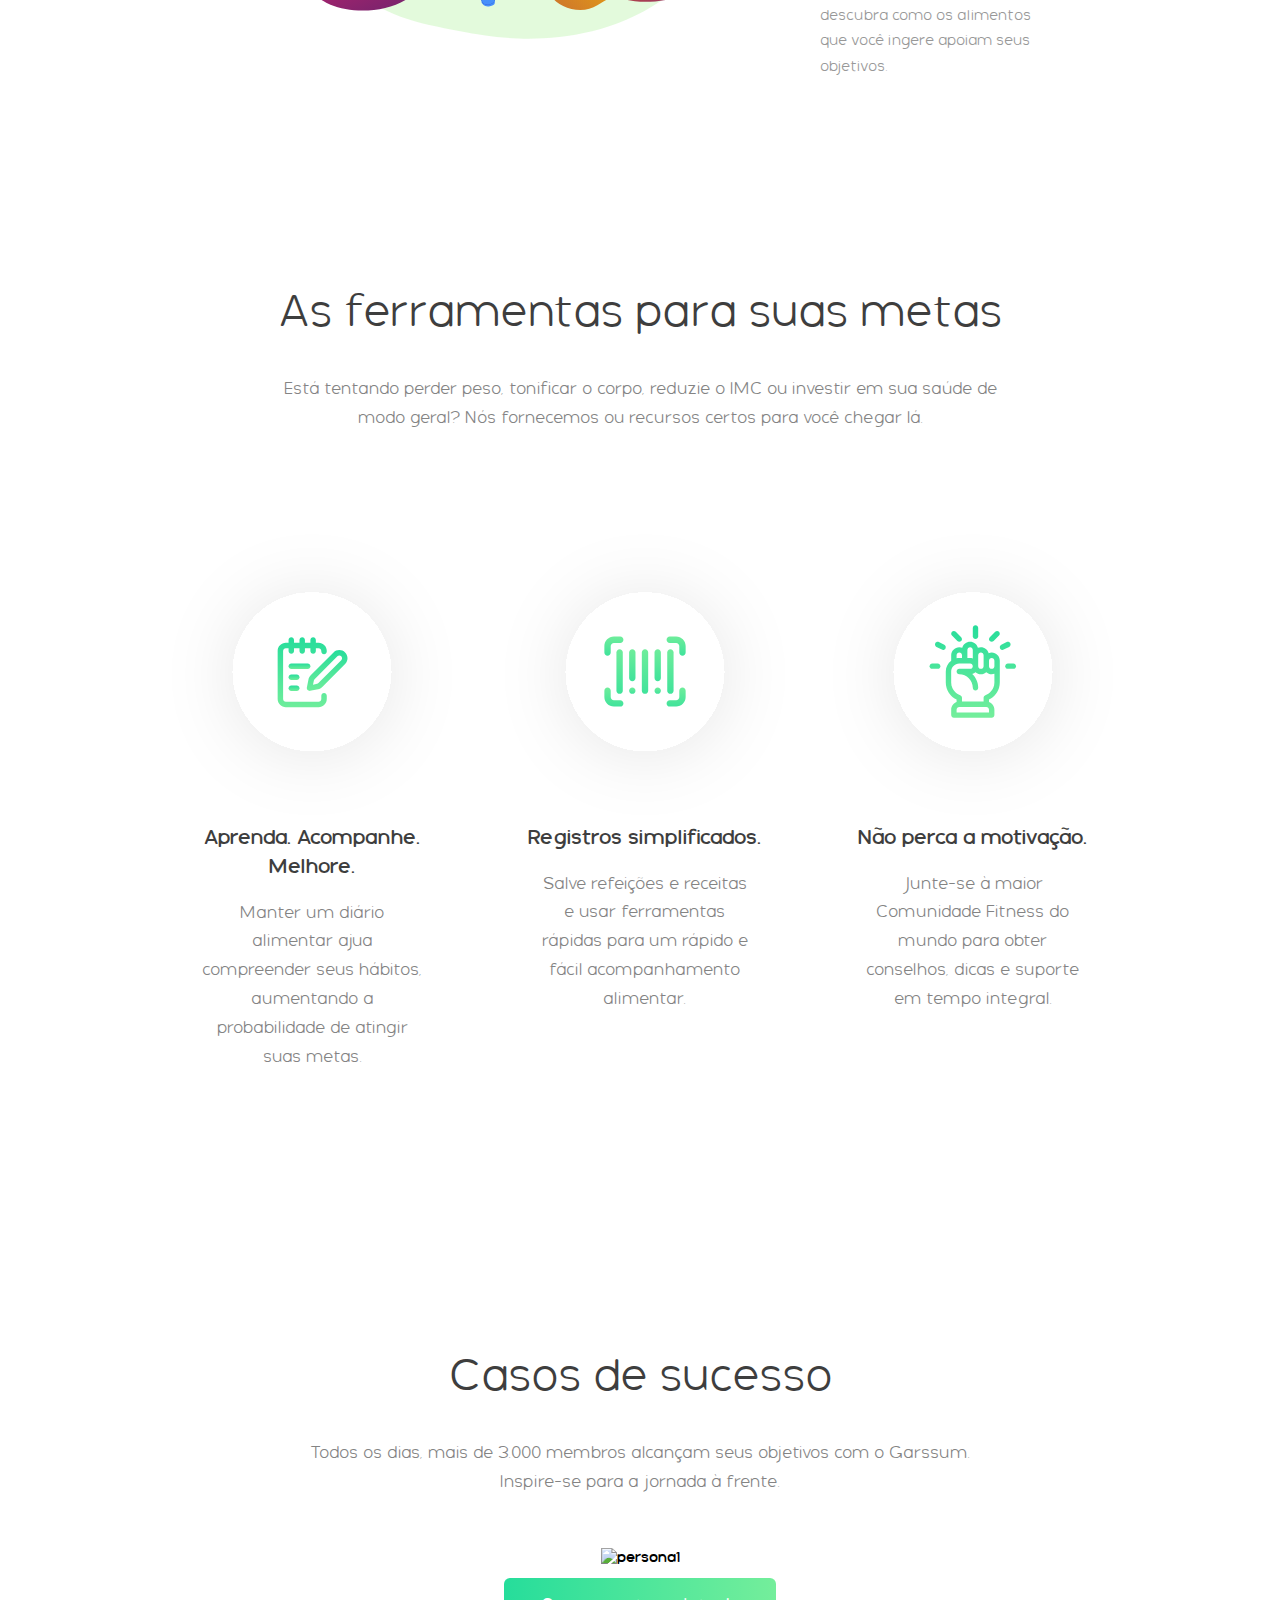
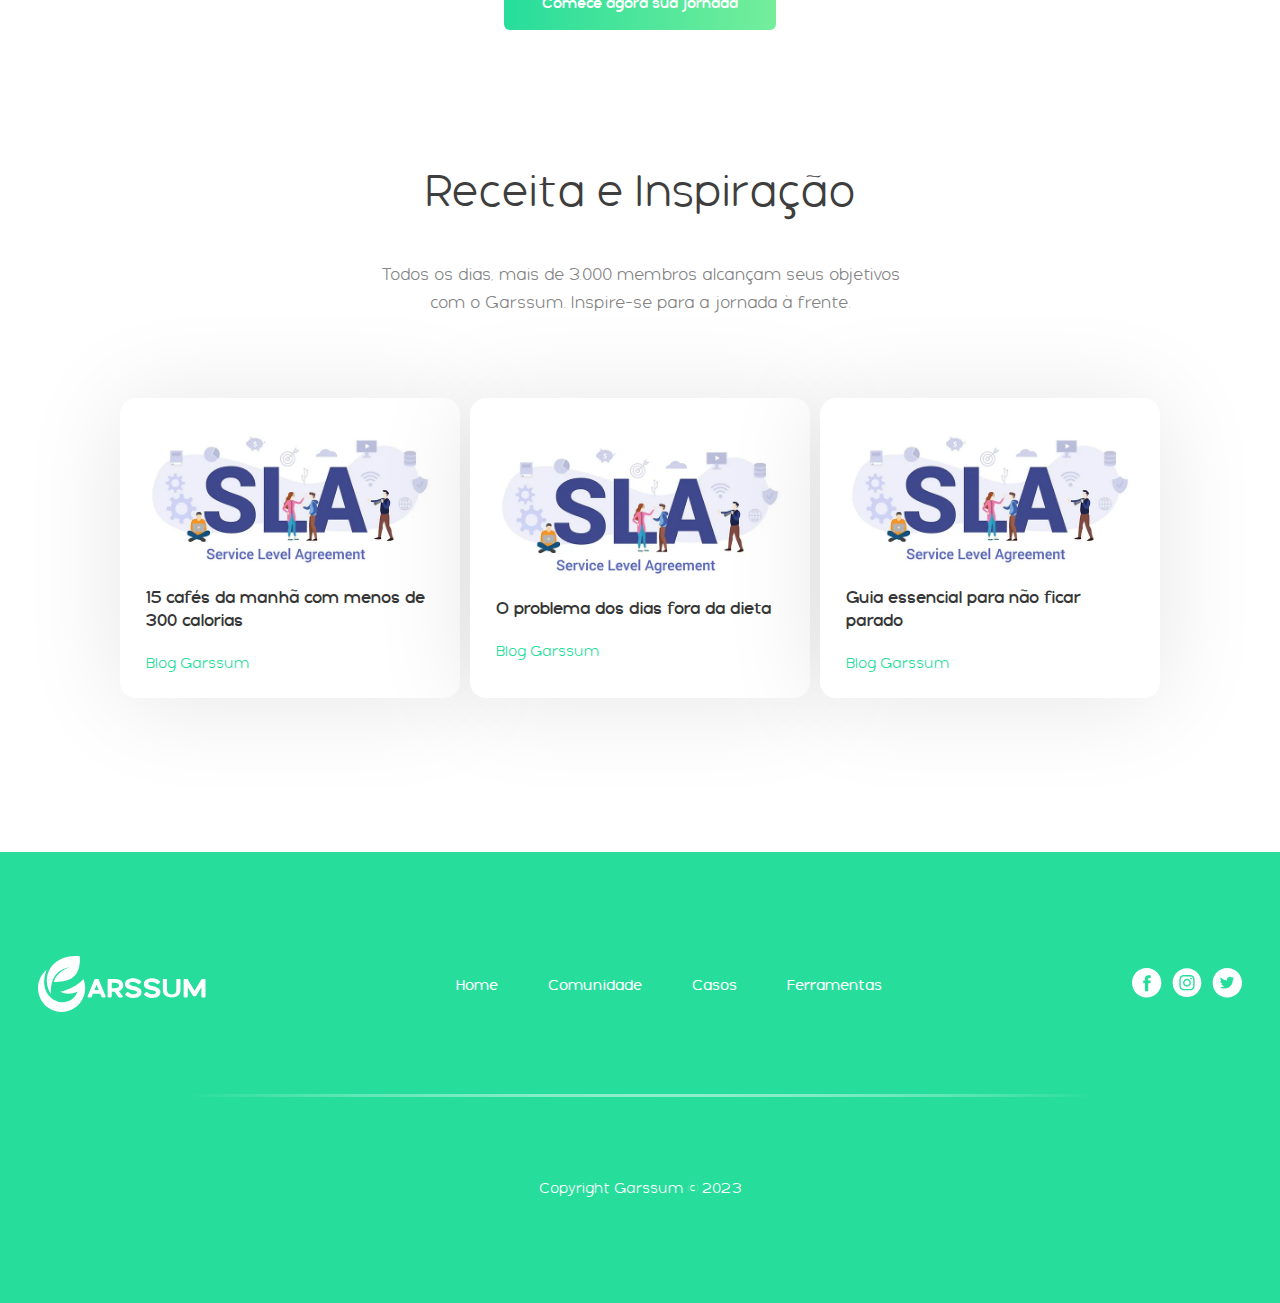
==== commit 6b8e7b86: "sf" ====
--- a/Index.html
+++ b/Index.html
@@ -5,9 +5,9 @@
     <title>Página Inicial</title>
     <meta name="viewport" content="width=device-width, initial-scale=1.0">
     <link rel="stylesheet" href="../CSS/styles.css">
+    <script src="index.js" defer></script>
 </head>
 <body>
-
     <!--Navigation Bar-->
     <header>
         <a class="logo" href="Index.html"><img src="images/logo.svg" alt="logo"></a>
@@ -80,21 +80,6 @@
 
         </div>
     </div>
-    <!--<section class="container">
-        <div class="slider-wrapper">
-            <div class="slider">
-                <img id="slide-1" src="images/Group 1.svg" alt="as" />
-                <img id="slide-2" src="images/Group 1.svg" alt="asd" />
-                <img id="slide-3" src="images/Group 1.svg" alt="ass" />
-            </div>
-            <div class="slider-nav">
-                <a href="#slide-1"></a>
-                <a href="#slide-2"></a>
-                <a href="#slide-3"></a>
-            </div>
-        </div>
-    </section>-->
-
     <!--Container 4-->
     <div class="container4">
 
@@ -102,15 +87,7 @@
             <p class="title1">Casos de sucesso</p>
             <p class="intro1">Todos os dias, mais de 3.000 membros alcançam seus objetivos com o Garssum. Inspire-se para a jornada à frente.</p>
         </div>
-        <!--
-        <div class="cube">
-            <img src="images/persona.png" alt="persona">
-            <div class="caseinfo">
-                <p class="title3">Ela estava ansiosa para mudar.</p>
-                <p class="intro2">Agora quando vejo meus amigos que estão começando a correr e se sentido frustados, digo a eles que se mantenham firmes, pois cedo ou tarde, o corpo começa a responder.</p>
-            </div>
-        </div><br><br>
-    -->
+        
         <img src="images/Group 1.svg" alt="persona1">
         <a class="cta4" href="#">Comece agora sua jornada</a>
     </div><br><br><br> 
--- a/CSS/styles.css
+++ b/CSS/styles.css
@@ -144,7 +144,7 @@
 .cta3 {
   color:#ffffff;
   text-align: center;
-  margin-right: 180px;
+  margin-right: 160px;
   margin-top: 14px;
   padding: 12px;
   padding-top: 16px;
@@ -290,36 +290,36 @@
 }
 
 .container1 img {
-transition: 0.8s ease;
+  transition: 0.8s ease;
 }
 
 .container1 img:hover{
--webkit-transform: scale(1.1);
--ms-transform: scale(1.1);
-transform: scale(1.1);
-transition: 0.6s ease;
+  -webkit-transform: scale(1.1);
+  -ms-transform: scale(1.1);
+  transform: scale(1.1);
+  transition: 0.6s ease;
 }
 
 .container2 img {
-transition: 0.8s ease;
+  transition: 0.8s ease;
 }
 
 .container2 img:hover{
--webkit-transform: scale(1.1);
--ms-transform: scale(1.1);
-transform: scale(1.1);
-transition: 0.6s ease;
+  -webkit-transform: scale(1.1);
+  -ms-transform: scale(1.1);
+  transform: scale(1.1);
+  transition: 0.6s ease;
 }
 
 .container3 img {
-transition: 0.8s ease;
+  transition: 0.8s ease;
 }
 
 .container3 img:hover{
--webkit-transform: scale(1.1);
--ms-transform: scale(1.1);
-transform: scale(1.1);
-transition: 0.6s ease;
+  -webkit-transform: scale(1.1);
+  -ms-transform: scale(1.1);
+  transform: scale(1.1);
+  transition: 0.6s ease;
 }
 
 .container4 {
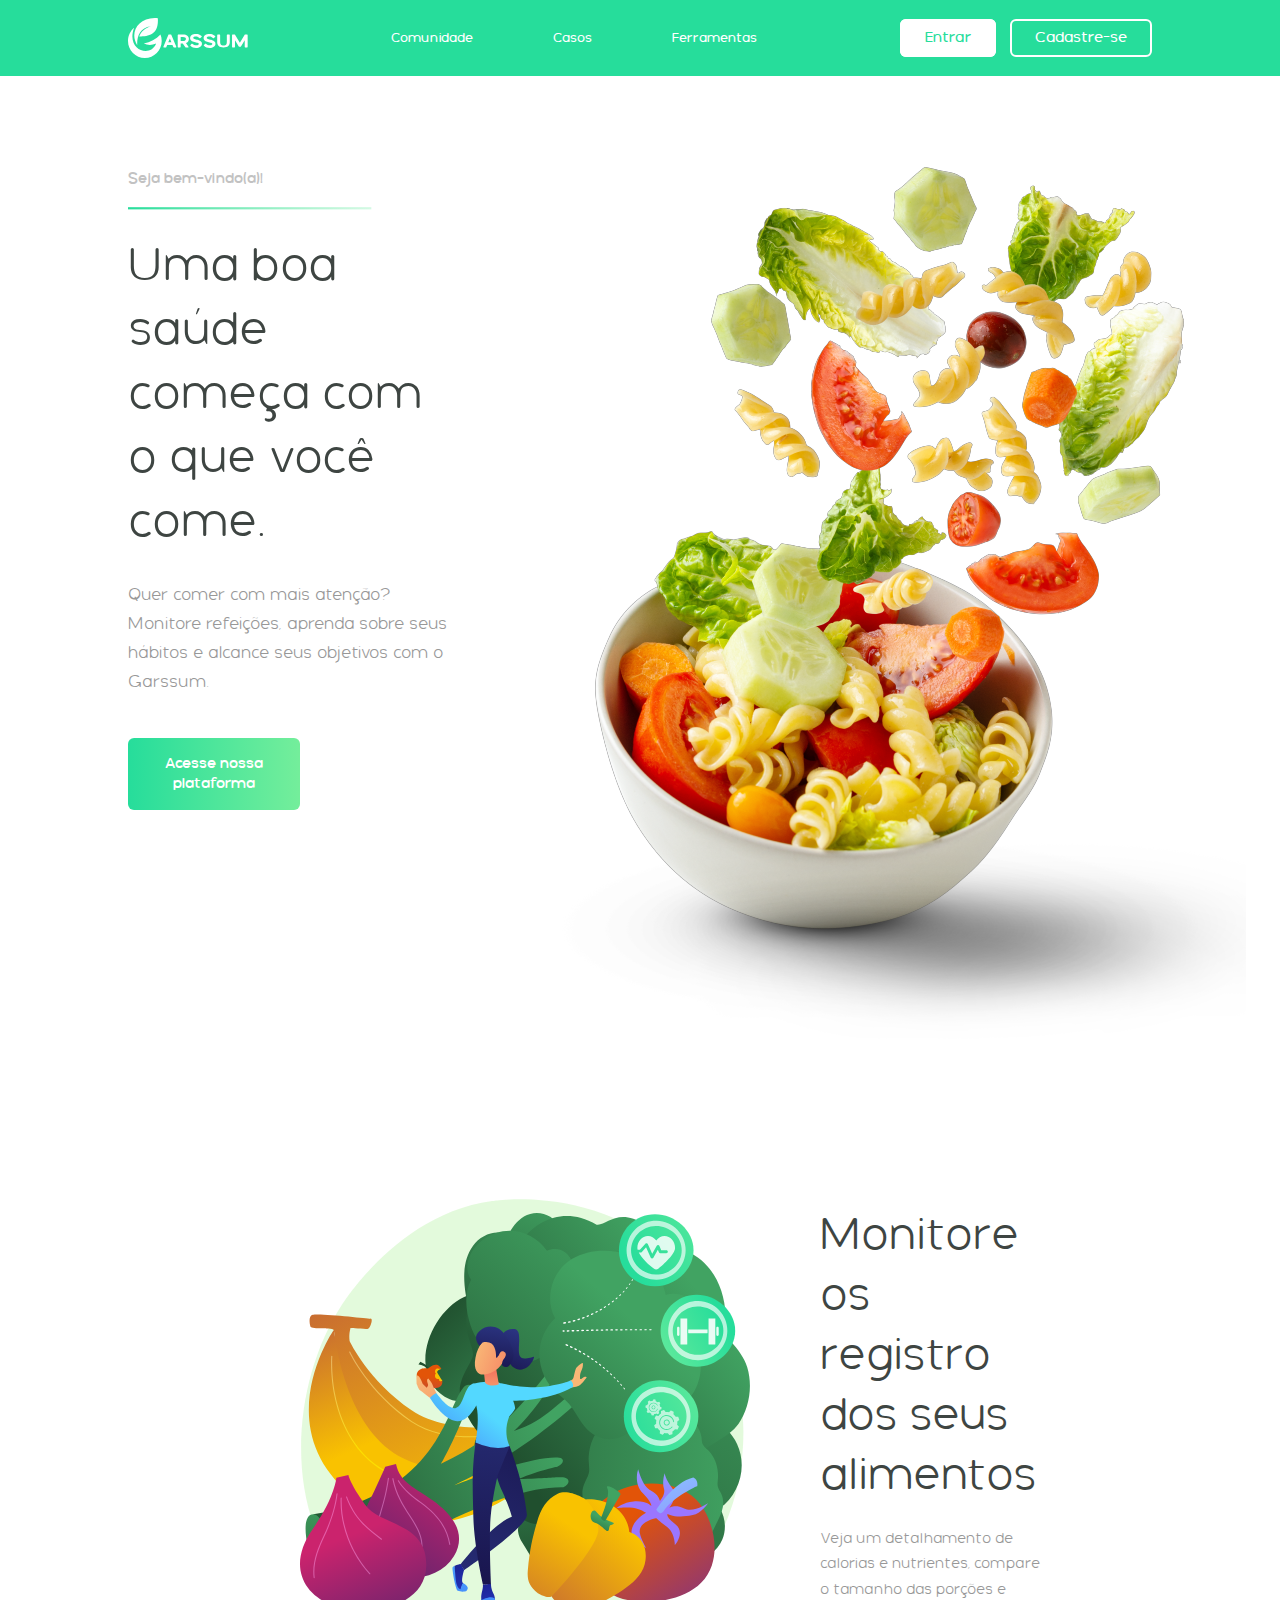
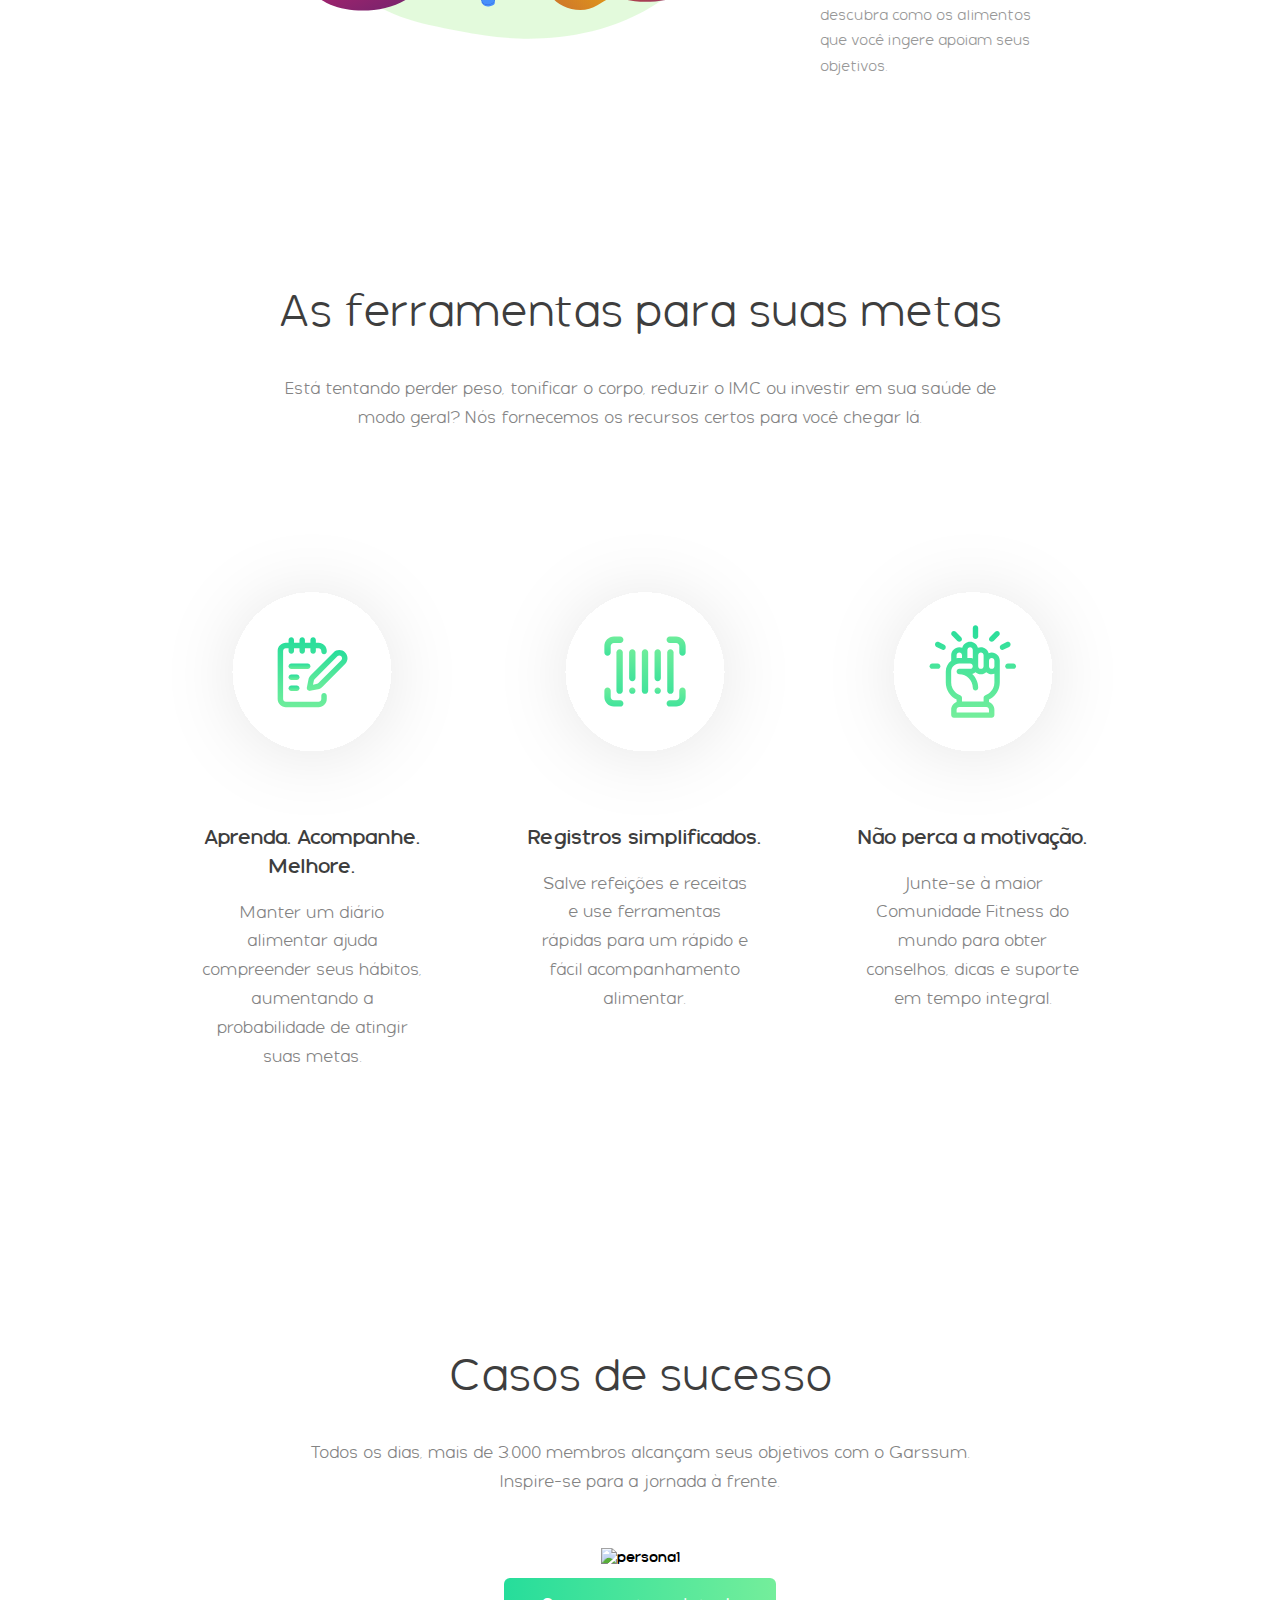
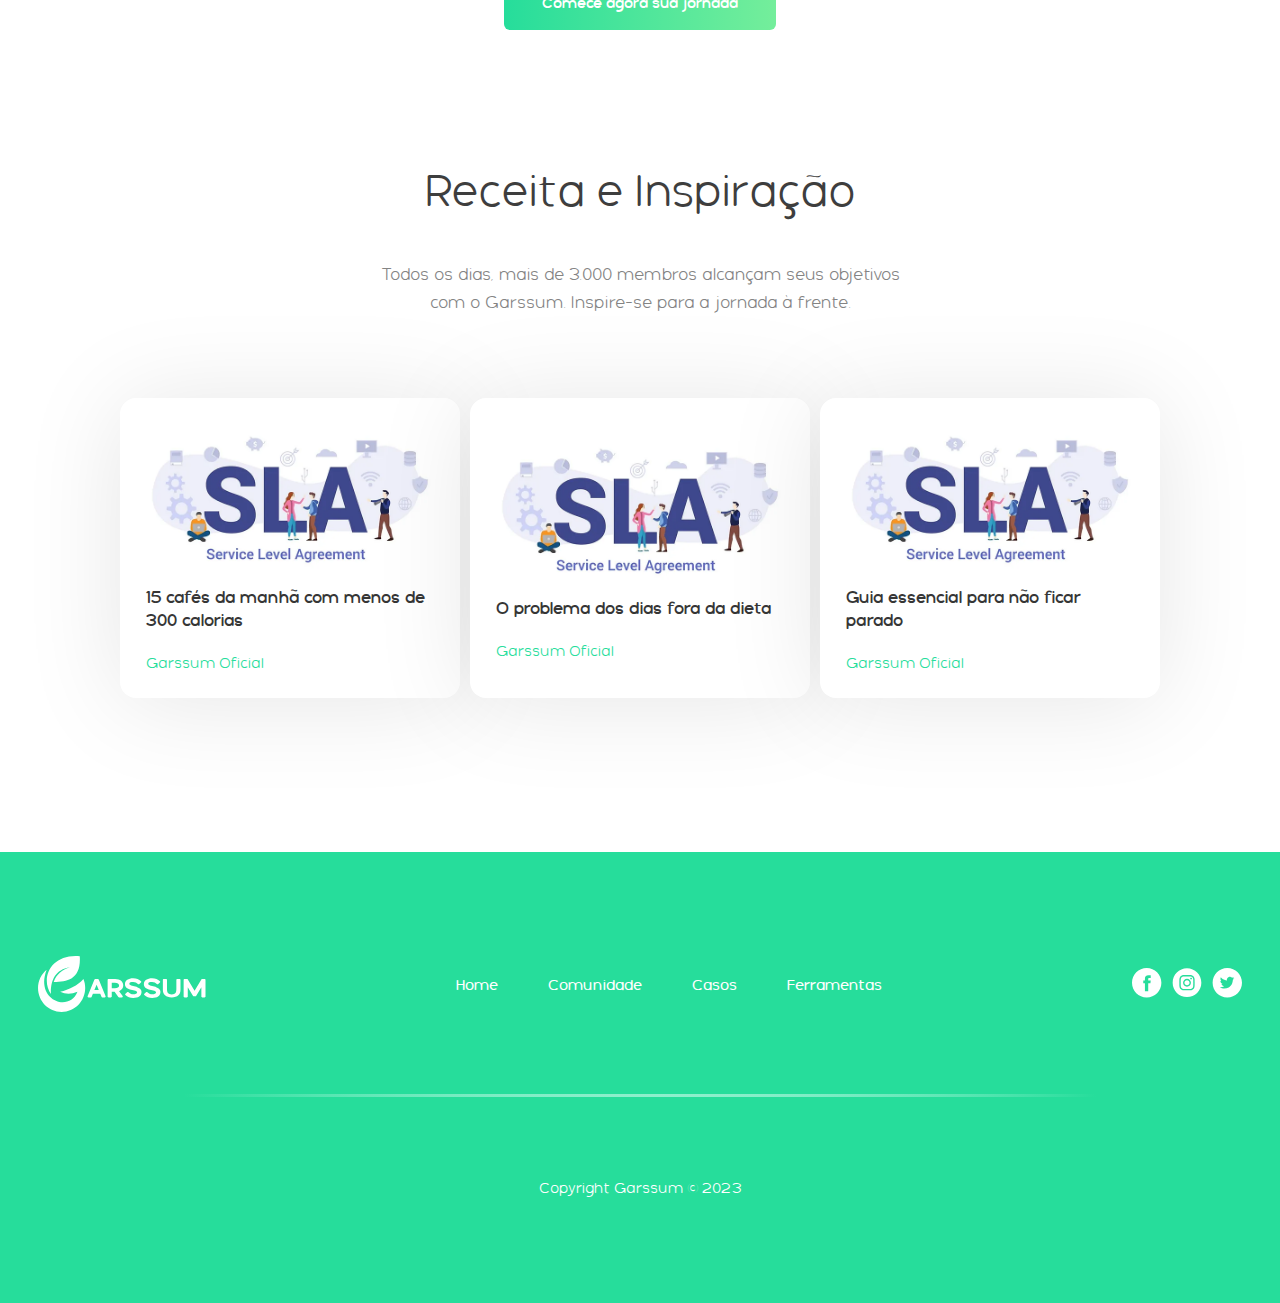
==== commit 6043da00: "af" ====
--- a/Index.html
+++ b/Index.html
@@ -5,7 +5,7 @@
     <title>Página Inicial</title>
     <meta name="viewport" content="width=device-width, initial-scale=1.0">
     <link rel="stylesheet" href="../CSS/styles.css">
-    <script src="index.js" defer></script>
+    <script src="index.js"></script>
 </head>
 <body>
     <!--Navigation Bar-->
@@ -13,9 +13,9 @@
         <a class="logo" href="Index.html"><img src="images/logo.svg" alt="logo"></a>
         <nav>
             <ul class="nav__links">
-                <li><a href="#">Comunidade</a></li>
-                <li><a href="#">Casos</a></li>
-                <li><a href="#">Ferramentas</a></li>
+                <li><a onclick="scrollfunc(1)">Comunidade</a></li>
+                <li><a onclick="scrollfunc(2)">Casos</a></li>
+                <li><a onclick="scrollfunc(3)">Ferramentas</a></li>
             </ul>
         </nav>
         <div class="logcad">
@@ -56,19 +56,19 @@
 
         <div class="tools">
             <p class="title1">As ferramentas para suas metas</p>
-            <p class="intro1">Está tentando perder peso, tonificar o corpo, reduzie o IMC ou investir em sua saúde de modo geral? Nós fornecemos ou recursos certos para você chegar lá.</p>
+            <p class="intro1">Está tentando perder peso, tonificar o corpo, reduzir o IMC ou investir em sua saúde de modo geral? Nós fornecemos os recursos certos para você chegar lá.</p>
 
         <div class="toolsdetail">
             <div class="tool1">
                 <img src="images/Icon.svg" alt="logo2">
                 <p class="title2">Aprenda. Acompanhe. Melhore.</p>
-                <p class="intro1">Manter um diário alimentar ajua compreender seus hábitos, aumentando a probabilidade de atingir suas metas.</p>
+                <p class="intro1">Manter um diário alimentar ajuda compreender seus hábitos, aumentando a probabilidade de atingir suas metas.</p>
             </div>
 
             <div class="tool1">
                 <img src="images/Icon (1).svg" alt="logo2">
                 <p class="title2">Registros simplificados.</p>
-                <p class="intro1">Salve refeições e receitas e usar ferramentas rápidas para um rápido e fácil acompanhamento alimentar.</p>
+                <p class="intro1">Salve refeições e receitas e use ferramentas rápidas para um rápido e fácil acompanhamento alimentar.</p>
             </div>
 
             <div class="tool1">
@@ -100,21 +100,21 @@
             <p class="intro1">Todos os dias, mais de 3.000 membros alcançam seus objetivos com o Garssum. Inspire-se para a jornada à frente.</p>
         </div>
         <div class="communities">
-            <div class="com1">
+            <a href="/" class="com1">
                 <img src="images/saega.webp" alt="slas">
                 <p class="comtext">15 cafés da manhã com menos de 300 calorias</p><br>
-                <p class="poster">Blog Garssum</p>
-            </div>
-            <div class="com1">
+                <p class="poster">Garssum Oficial</p>
+            </a>
+            <a href="/" class="com1">
                 <img src="images/saega.webp" alt="sla1">
                 <p class="comtext">O problema dos dias fora da dieta</p><br>
-                <p class="poster">Blog Garssum</p>
-            </div>
-            <div class="com1">
+                <p class="poster">Garssum Oficial</p>
+            </a>
+            <a href="/" class="com1">
                 <img src="images/saega.webp" alt="sla2">
                 <p class="comtext">Guia essencial para não ficar parado</p><br>
-                <p class="poster">Blog Garssum</p>
-            </div>
+                <p class="poster">Garssum Oficial</p>
+            </a>
         </div>
     </div>
 
@@ -126,14 +126,14 @@
             <img src="images/logo2.svg" alt="logo2">
             <div class="footertext">
                 <a href="/">Home</a>
-                <a href="/">Comunidade</a>
-                <a href="/">Casos</a>
-                <a href="/">Ferramentas</a>
+                <a onclick="scrollfunc(1)">Comunidade</a>
+                <a onclick="scrollfunc(2)">Casos</a>
+                <a onclick="scrollfunc(3)">Ferramentas</a>
             </div>
             <div class="socials">
-                <a class="face" href="/"><img src="images/facebook.svg" alt="face"></a>
-                <a class="insta" href="/"><img src="images/Instagram.svg" alt="insta"></a>
-                <a class="twt" href="/"><img src="images/Twitter.svg" alt="twt"></a>
+                <a class="face" href="https://www.facebook.com/MaiconKuster/?locale=pt_BR"><img src="images/facebook.svg" alt="face"></a>
+                <a class="insta" href="https://www.instagram.com/yan.david_/"><img src="images/Instagram.svg" alt="insta"></a>
+                <a class="twt" href="https://twitter.com/FNAFMovie"><img src="images/Twitter.svg" alt="twt"></a>
             </div>
         </div>
     <img src="images/Line 01.svg" alt="sda">
--- a/CSS/styles.css
+++ b/CSS/styles.css
@@ -24,6 +24,10 @@
   src: url('../GalakRound/GalakRound-GalakProRegular.ttf') format("truetype");
   font-style: normal;    
   font-weight: 400;
+}
+
+a {
+  cursor: pointer;
 }
 
 body {
@@ -179,10 +183,9 @@
   content: '';
   position: absolute;
   width: 100%;
-  height: 2px;
-  border-radius: 4px;
+  height: 3px;
   background-color: #ffffff;
-  bottom: -4;
+  bottom: -4px;
   left: 0;
   transform-origin: right;
   transform: scaleX(0);
@@ -415,6 +418,7 @@
 }
 
 .com1 {
+  cursor: pointer;
   width: 340px;
   height: 300;
   display: flex;
@@ -429,6 +433,13 @@
   border-radius: 16px;
 }
 
+.com1:hover {
+  -webkit-transform: scale(1.05);
+  -ms-transform: scale(1.05);
+  transform: scale(1.05);
+  transition: 0.8s ease;
+}
+
 .poster {
   font-weight: 200;
   color: #26DD9B;
@@ -448,8 +459,7 @@
   content: '';
   position: absolute;
   width: 100%;
-  height: 4px;
-  border-radius: 4px;
+  height: 3px;
   background-color: #ffffff;
   bottom: 10;
   left: 0;
@@ -472,11 +482,10 @@
 	scroll-behavior: smooth;
 	box-shadow: 0 1.5rem 3rem -0.75rem hsla(0, 0%, 0%, 0.25);
 	border-radius: 0.5rem;
-	-ms-overflow-style: none; /* Hide scrollbar IE and Edge */
-	scrollbar-width: none; /* Hide scrollbar Firefox */
-}
-
-/* Hide scrollbar for Chrome, Safari and Opera */
+	-ms-overflow-style: none; 
+	scrollbar-width: none; 
+}
+
 .slider::-webkit-scrollbar {
 	display: none;
 }
@@ -508,79 +517,4 @@
 
 .slider-nav a:hover {
 	opacity: 1;
-}
-
-
-
-/*FORM1 HTML PAGE STYLES
-
-
-/* Mobile Nav 
-.menu {
-  display: none;
-}
-
-.overlay {
-  height: 100%;
-  width: 0;
-  position: fixed;
-  z-index: 1;
-  left: 0;
-  top: 0;
-  background-color: #24252a;
-  overflow-x: hidden;
-  transition: width 0.5s ease 0s;
-}
-
-.overlay--active {
-  width: 100%;
-}
-
-.overlay__content {
-  display: flex;
-  height: 100%;
-  flex-direction: column;
-  align-items: center;
-  justify-content: center;
-}
-
-.overlay a {
-  padding: 15px;
-  font-size: 36px;
-  display: block;
-  transition: color 0.3s ease 0s;
-}
-
-.overlay a:hover,
-.overlay a:focus {
-  color: #0088a9;
-}
-
-.overlay .close {
-  position: absolute;
-  top: 20px;
-  right: 45px;
-  font-size: 60px;
-  color: #edf0f1;
-}
-
-@media screen and (max-height: 450px) {
-  .overlay a {
-    font-size: 20px;
-  }
-  .overlay .close {
-    font-size: 40px;
-    top: 15px;
-    right: 35px;
-  }
-}
-
-@media only screen and (max-width: 800px) {
-  .nav__links,
-  .cta {
-    display: none;
-  }
-  .menu {
-    display: initial;
-  }
-}*/+}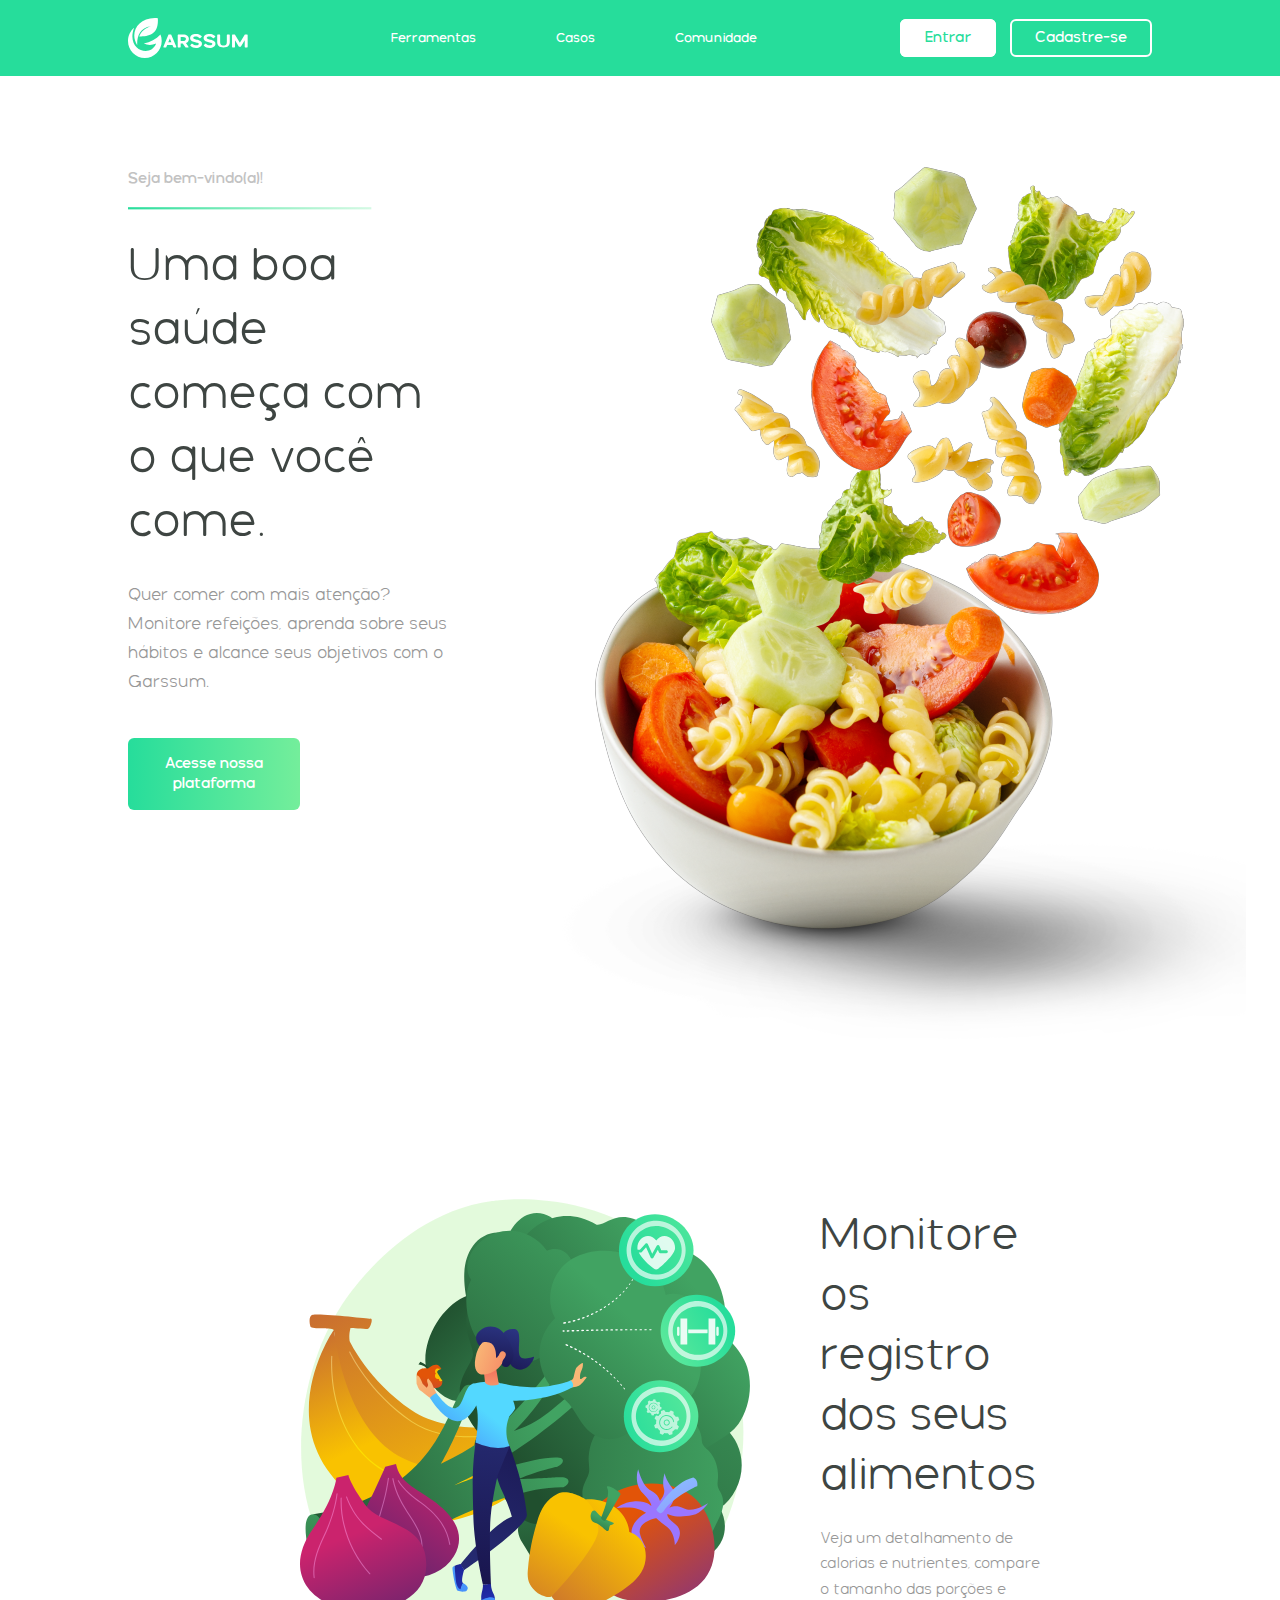
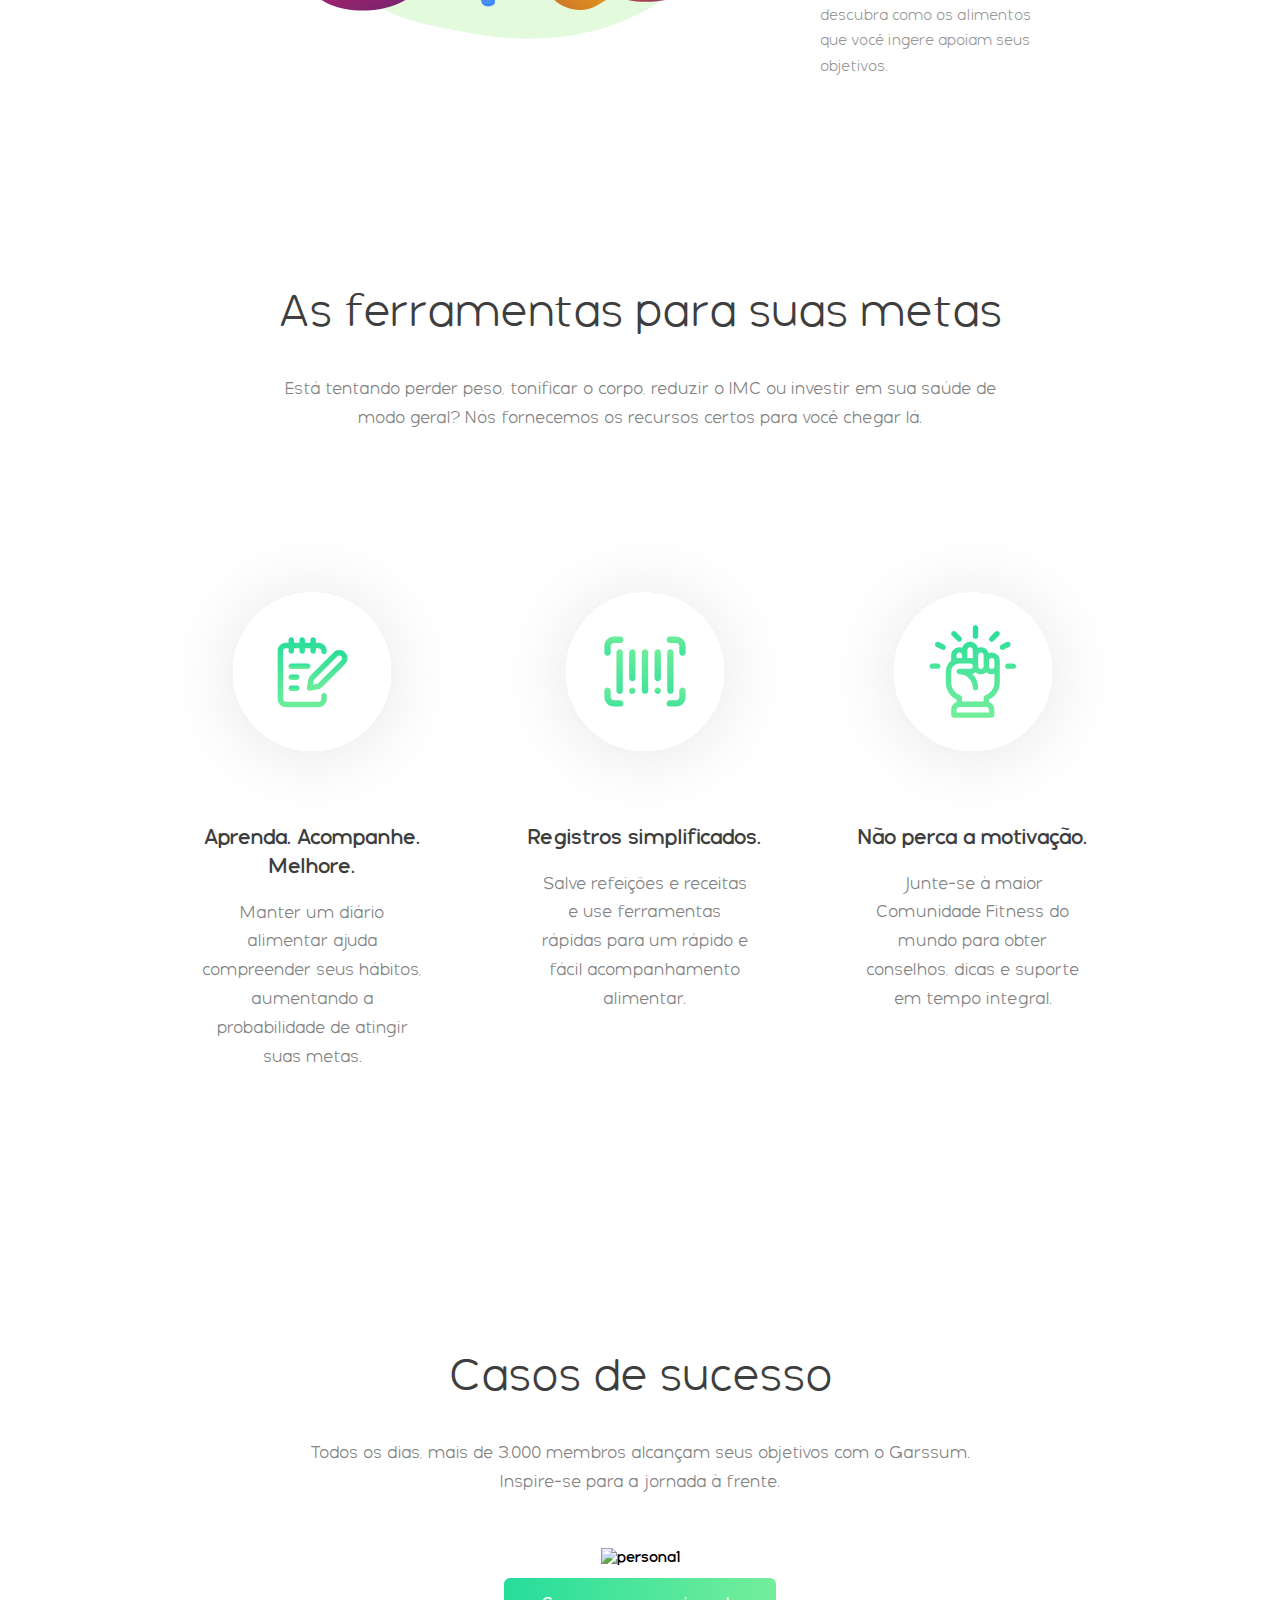
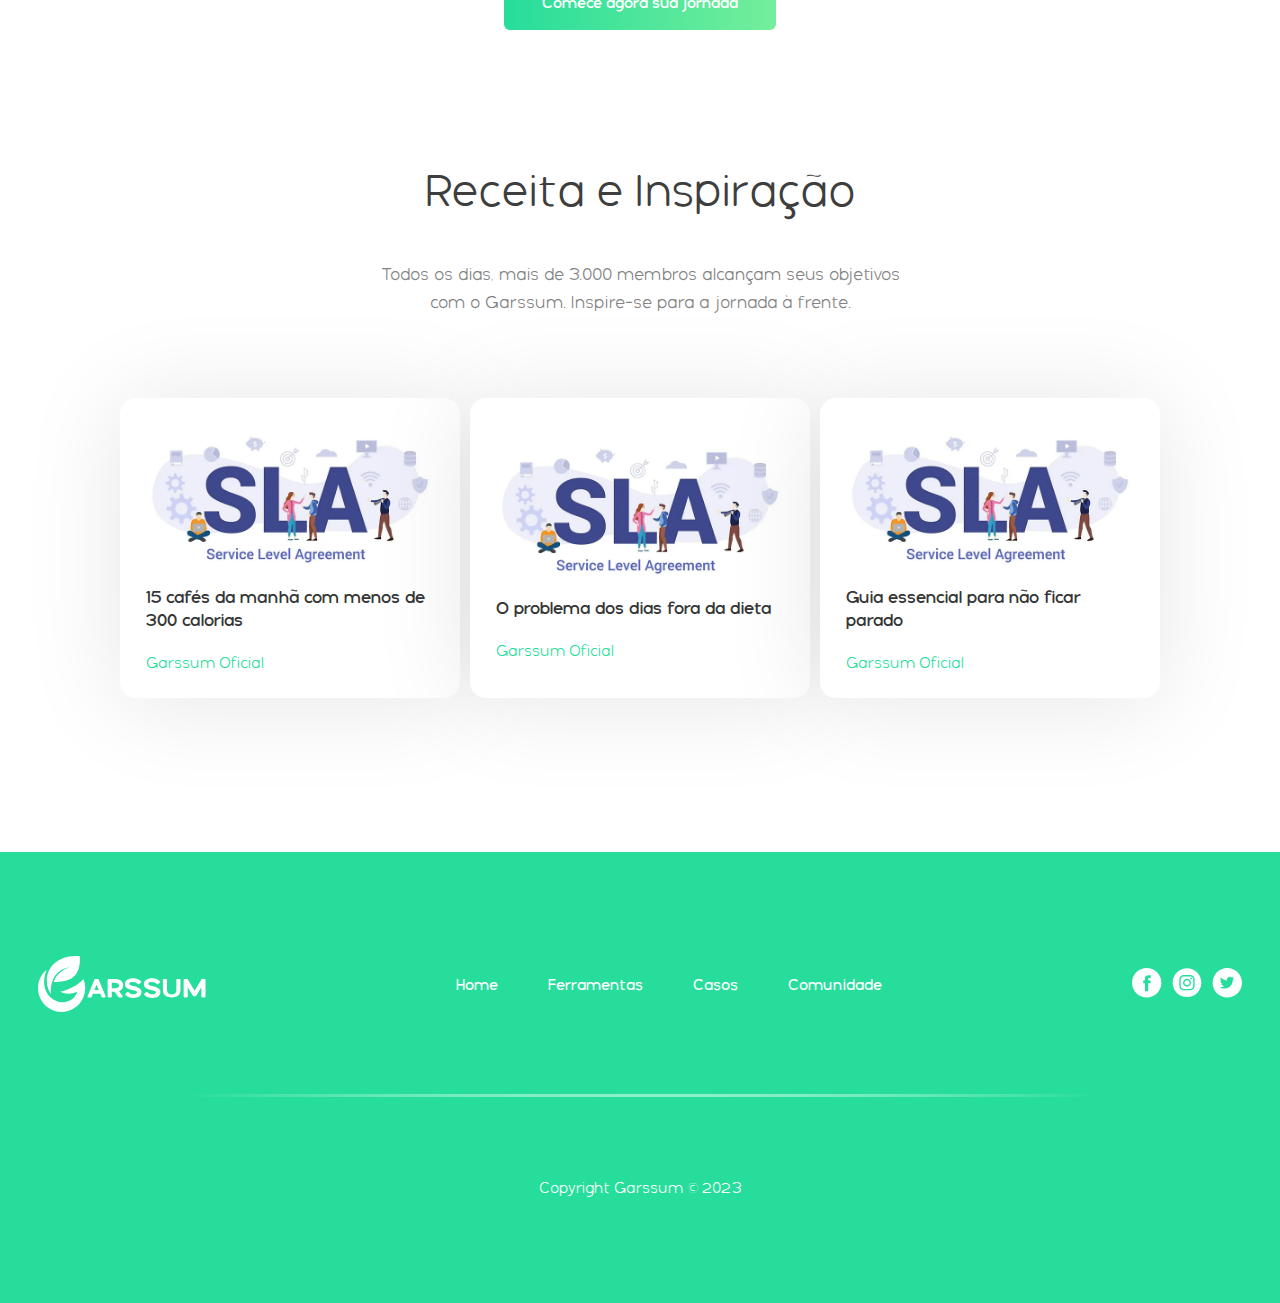
==== commit 136bad0e: "bananas de pijamas" ====
--- a/Index.html
+++ b/Index.html
@@ -13,9 +13,9 @@
         <a class="logo" href="Index.html"><img src="images/logo.svg" alt="logo"></a>
         <nav>
             <ul class="nav__links">
+                <li><a onclick="scrollfunc(3)">Ferramentas</a></li>
+                <li><a onclick="scrollfunc(2)">Casos</a></li>
                 <li><a onclick="scrollfunc(1)">Comunidade</a></li>
-                <li><a onclick="scrollfunc(2)">Casos</a></li>
-                <li><a onclick="scrollfunc(3)">Ferramentas</a></li>
             </ul>
         </nav>
         <div class="logcad">
@@ -126,9 +126,9 @@
             <img src="images/logo2.svg" alt="logo2">
             <div class="footertext">
                 <a href="/">Home</a>
+                <a onclick="scrollfunc(3)">Ferramentas</a>
+                <a onclick="scrollfunc(2)">Casos</a>
                 <a onclick="scrollfunc(1)">Comunidade</a>
-                <a onclick="scrollfunc(2)">Casos</a>
-                <a onclick="scrollfunc(3)">Ferramentas</a>
             </div>
             <div class="socials">
                 <a class="face" href="https://www.facebook.com/MaiconKuster/?locale=pt_BR"><img src="images/facebook.svg" alt="face"></a>
--- a/CSS/styles.css
+++ b/CSS/styles.css
@@ -1,27 +1,27 @@
 @font-face {
   font-family: "GalakRound";
-  src: url('../GalakRound/GalakRound-Light.ttf') format("truetype");
+  src: url('../GalakRound/GalakRound-Light.otf') format("opentype");
   font-style: normal;    
   font-weight: 300;
 }
 
 @font-face {
   font-family: "GalakRound";
-  src: url('../GalakRound/GalakRound-Medium.ttf') format("truetype");
+  src: url('../GalakRound/GalakRound-Medium.otf') format("opentype");
   font-style: normal;    
   font-weight: 500;
 }
 
 @font-face {
   font-family: "GalakRound";
-  src: url('../GalakRound/GalakRound-GalakProThin.ttf') format("truetype");
+  src: url('../GalakRound/GalakRound-GalakProThin.otf') format("opentype");
   font-style: normal;    
   font-weight: 200;
 }
 
 @font-face {
   font-family: "GalakRound";
-  src: url('../GalakRound/GalakRound-GalakProRegular.ttf') format("truetype");
+  src: url('../GalakRound/GalakRound-GalakProRegular.otf') format("opentype");
   font-style: normal;    
   font-weight: 400;
 }
@@ -166,7 +166,7 @@
 
 .cta1:hover {
   box-shadow: inset 120px 0 0 0 #26DD9B;
-  color: #ffffff;
+  color: transparent;
 }
 
 .cta3:hover {
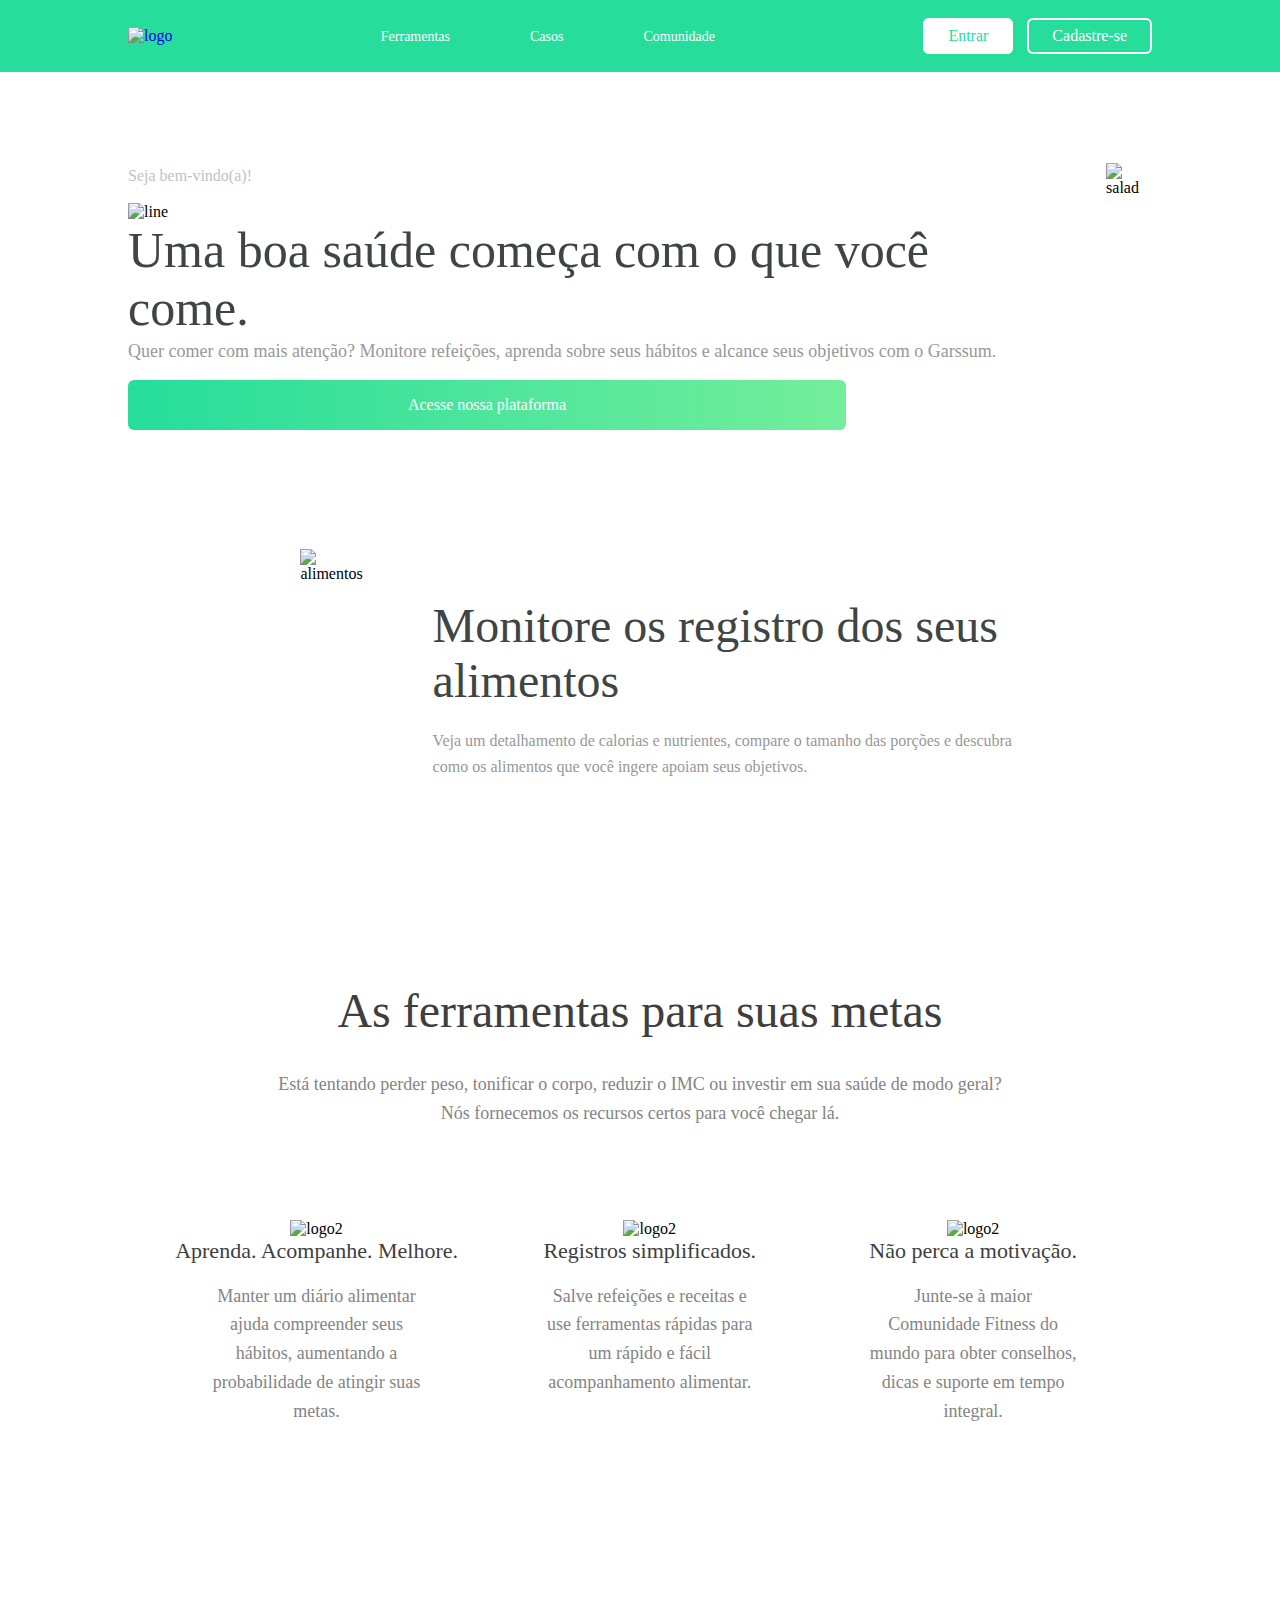
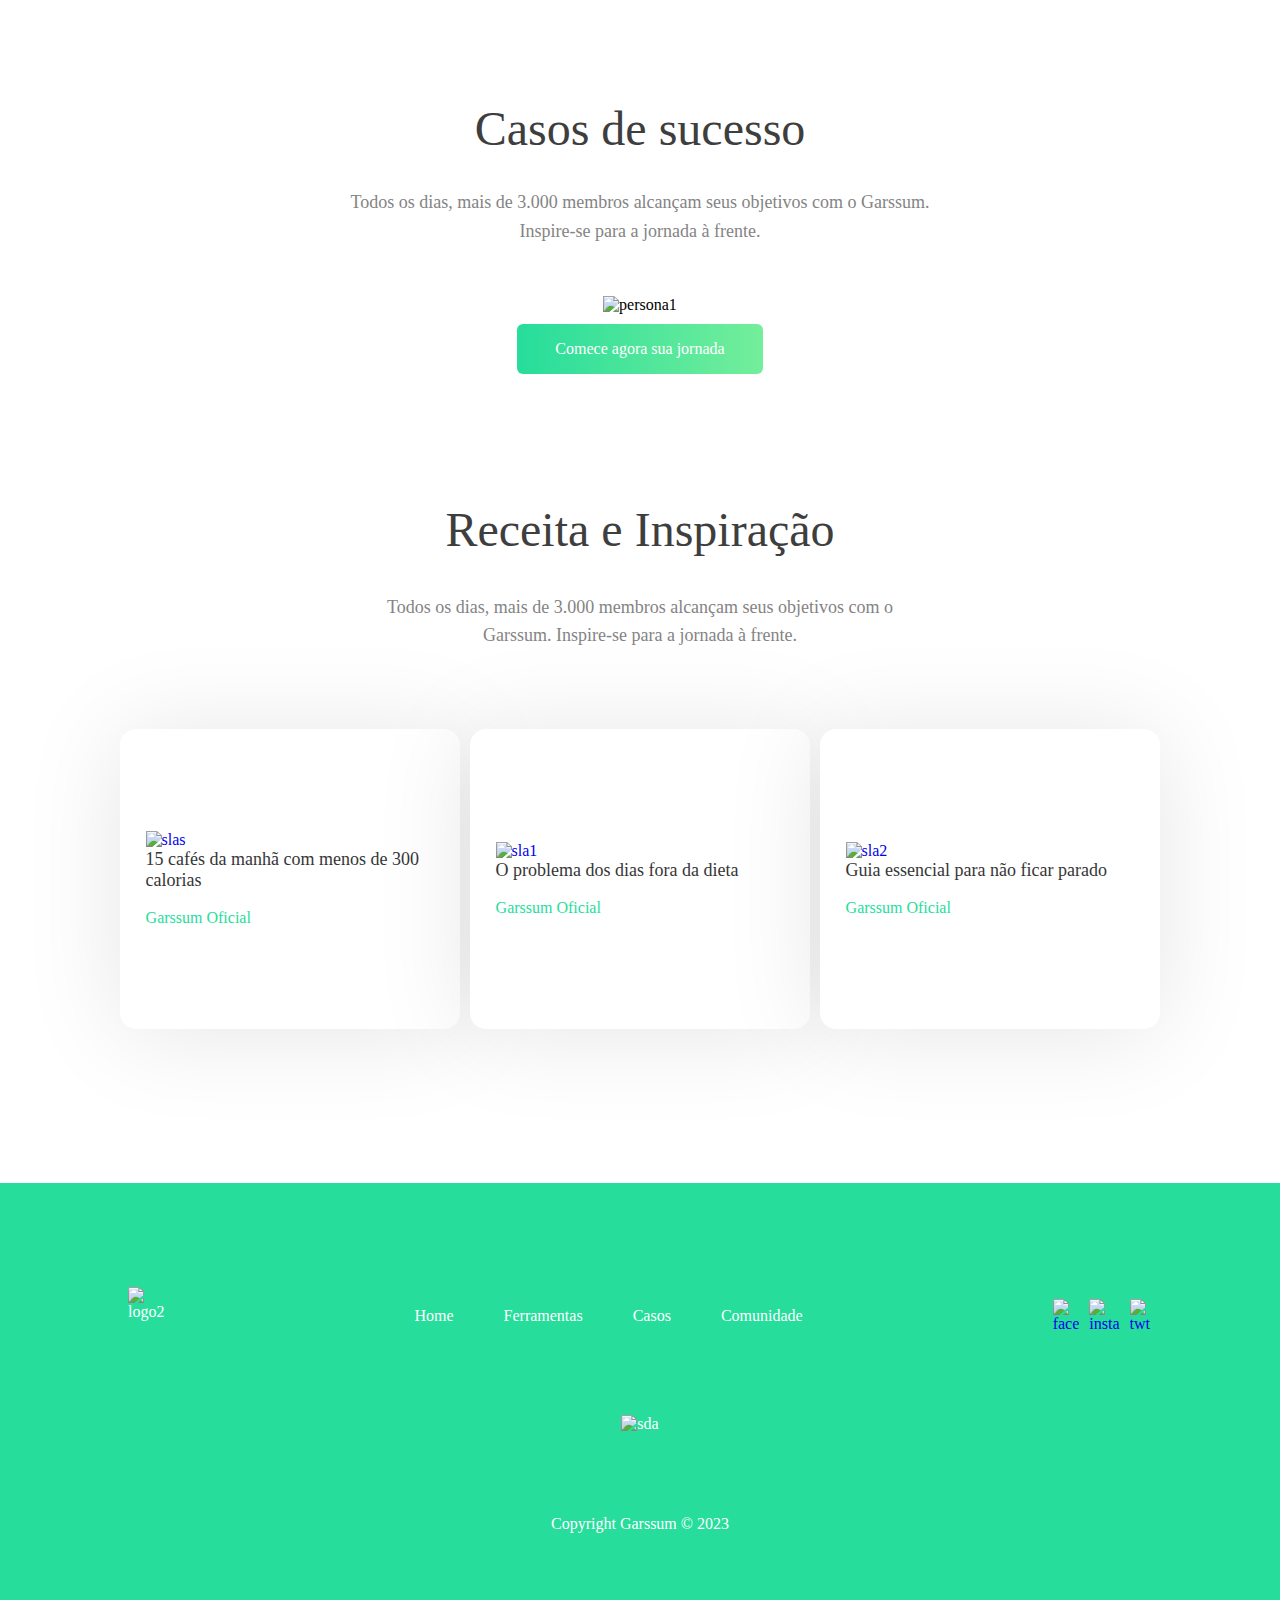
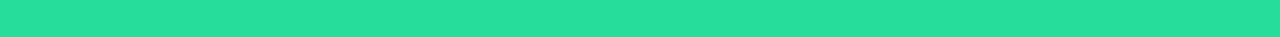
==== commit e360140b: "kflfo" ====
--- a/Index.html
+++ b/Index.html
@@ -80,6 +80,7 @@
 
         </div>
     </div>
+
     <!--Container 4-->
     <div class="container4">
 
@@ -118,7 +119,6 @@
         </div>
     </div>
 
-
     <!--FOOTER-->
     <footer class="footer1">
 
@@ -141,7 +141,6 @@
             <div class="top"></div>
                 <p>Copyright Garssum © 2023</p>
         </div>
-
     </footer>
 </body>
-</html>
+</html>--- a/CSS/styles.css
+++ b/CSS/styles.css
@@ -34,6 +34,8 @@
   font-family: "GalakRound";
   text-decoration: none;
 }
+
+
 
 * {
   text-decoration: none;
@@ -166,7 +168,7 @@
 
 .cta1:hover {
   box-shadow: inset 120px 0 0 0 #26DD9B;
-  color: transparent;
+  color: #FFF;
 }
 
 .cta3:hover {
